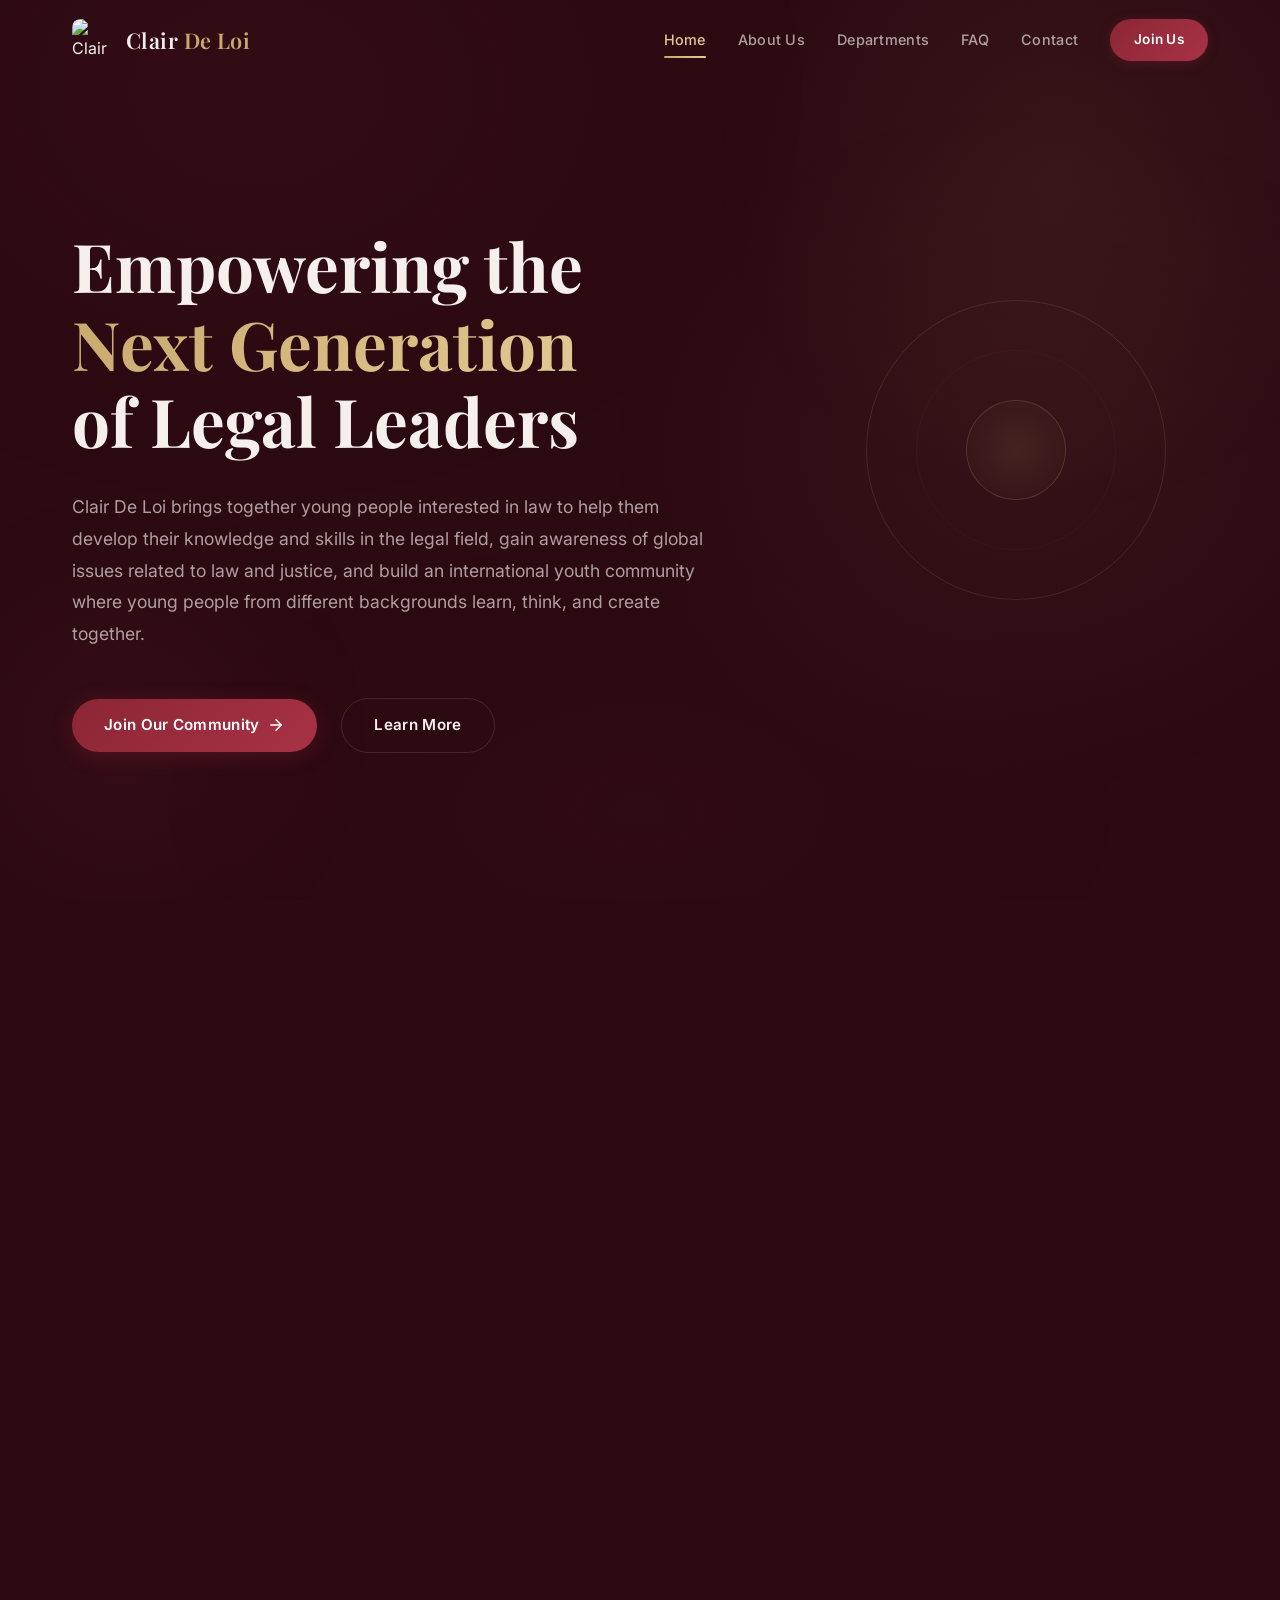
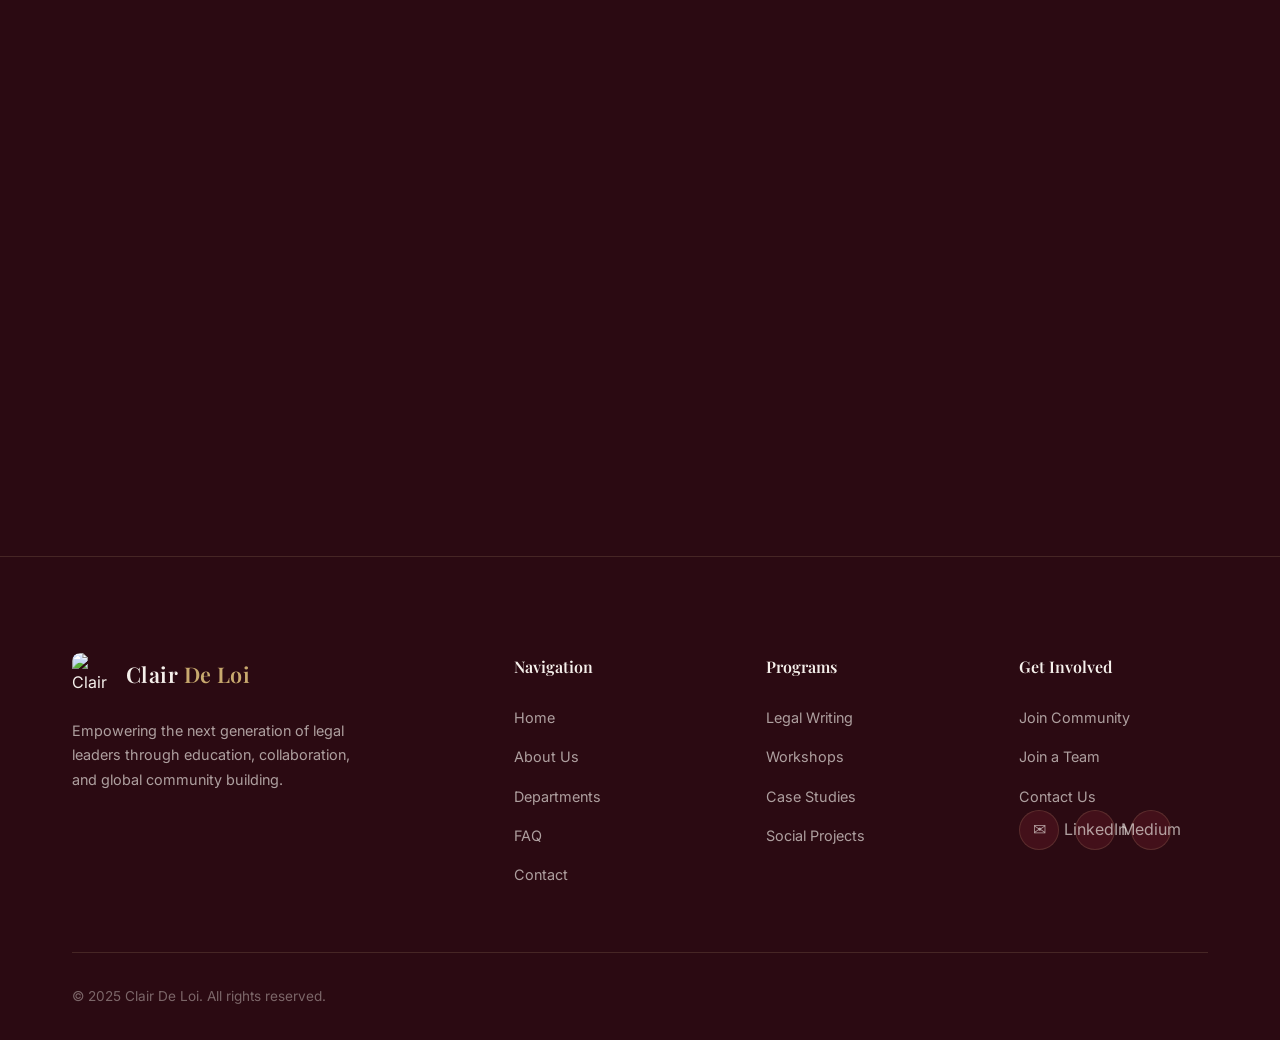
==== index.html @ 14940617 "Update index.html" ====
<!DOCTYPE html>
<html lang="en">
<head>
  <meta charset="UTF-8">
  <meta name="viewport" content="width=device-width, initial-scale=1.0">
  <meta name="description" content="Clair De Loi — Empowering the next generation of legal leaders. An international, youth-led legal community for learning, connecting, and creating together.">
  <title>Clair De Loi — Empowering the Next Generation of Legal Leaders</title>
  <link rel="stylesheet" href="css/styles.css">
</head>
<body>

  <!-- ========== NAVIGATION ========== -->
  <nav class="navbar" id="navbar">
    <div class="container">
      <a href="index.html" class="nav-logo">
        <div class="nav-logo-icon"><img src="images/logo.png" alt="Clair De Loi Logo"></div>
        <div class="nav-logo-text">Clair <span>De Loi</span></div>
      </a>

      <div class="nav-links" id="navLinks">
        <a href="index.html" class="active">Home</a>
        <a href="about.html">About Us</a>
        <a href="departments.html">Departments</a>
        <a href="faq.html">FAQ</a>
        <a href="contact.html">Contact</a>
        <a href="https://forms.gle/hQawfhRQhHeQdGXo9" target="_blank" rel="noopener" class="nav-cta">Join Us</a>
      </div>

      <div class="nav-toggle" id="navToggle">
        <span></span>
        <span></span>
        <span></span>
      </div>
    </div>
  </nav>

  <!-- ========== HERO ========== -->
  <section class="hero" id="hero">
    <div class="container">
      <div class="hero-content">
        <h1>
          Empowering the<br>
          <span class="highlight">Next Generation</span><br>
          of Legal Leaders
        </h1>
        <p class="hero-description">
          Clair De Loi brings together young people interested in law to help them develop their knowledge and skills in the legal field, gain awareness of global issues related to law and justice, and build an international youth community where young people from different backgrounds learn, think, and create together.
        </p>
        <div class="hero-actions">
          <a href="https://forms.gle/hQawfhRQhHeQdGXo9" target="_blank" rel="noopener" class="btn btn-primary" id="hero-join-btn">
            Join Our Community
            <svg xmlns="http://www.w3.org/2000/svg" width="18" height="18" viewBox="0 0 24 24" fill="none" stroke="currentColor" stroke-width="2" stroke-linecap="round" stroke-linejoin="round"><path d="M5 12h14"/><path d="m12 5 7 7-7 7"/></svg>
          </a>
          <a href="about.html" class="btn btn-secondary" id="hero-learn-btn">
            Learn More
          </a>
        </div>
      </div>

      <div class="hero-float" aria-hidden="true">
        <div class="float-circle"></div>
        <div class="float-circle"></div>
        <div class="float-circle"></div>
      </div>
    </div>
  </section>

  <!-- ========== VISION & MISSION ========== -->
  <section class="section" id="vision-mission">
    <div class="container">
      <div class="section-header reveal">
        <span class="section-label">What We Believe</span>
        <h2 class="section-title">Our Vision & Mission</h2>
      </div>

      <div class="vision-mission">
        <!-- Vision -->
        <div class="vm-card reveal reveal-delay-1">
          <div class="vm-icon">🔭</div>
          <h3>Our Vision</h3>
          <p>
            We envision a world where every young person interested in law has equal access to knowledge, opportunities, and a global network. Through empowering future legal professionals, we strive to build a generation that upholds justice, ethical leadership, and positive social impact.
          </p>
        </div>

        <!-- Mission -->
        <div class="vm-card reveal reveal-delay-2">
          <div class="vm-icon">🎯</div>
          <h3>Our Mission</h3>
          <p>
            Our mission is to foster collaboration among young people across borders, creating a space where diverse perspectives can come together and where members can learn not only from experts and academics, but also from one another. By supporting youth-led initiatives and encouraging active participation, we seek to help young people develop confidence, leadership, communication, research, and analytical skills while becoming more informed and socially conscious members of the global community.
          </p>
        </div>
      </div>

      <div class="reveal" style="max-width: 800px; margin: var(--space-2xl) auto 0; text-align: center;">
        <p style="color: var(--clr-text-secondary); font-size: 1rem; line-height: 1.8;">
          Ultimately, Clair De Loi aims to make legal knowledge more accessible to young people and inspire a generation that does not simply study the law, but understands its impact, questions its challenges, and contributes to shaping its future.
        </p>
      </div>
    </div>
  </section>

  <!-- ========== WHAT WE DO (PROGRAMS) ========== -->
  <section class="section" id="programs">
    <div class="container">
      <div class="section-header reveal">
        <span class="section-label">What We Do</span>
        <h2 class="section-title">Our Programs</h2>
        <p class="section-subtitle">Explore the diverse programs that make up the Clair De Loi experience.</p>
      </div>

      <div class="programs-grid">
        <div class="program-card reveal reveal-delay-1">
          <div class="program-number">01</div>
          <div>
            <h3>Legal Writing</h3>
            <p>We help young people develop their legal writing, research, argumentation, and analytical skills through practical writing opportunities and guided projects.</p>
          </div>
        </div>

        <div class="program-card reveal reveal-delay-2">
          <div class="program-number">02</div>
          <div>
            <h3>Workshops</h3>
            <p>We organize interactive workshops that introduce participants to different areas of law and encourage discussion, critical thinking, and practical learning.</p>
          </div>
        </div>

        <div class="program-card reveal reveal-delay-3">
          <div class="program-number">03</div>
          <div>
            <h3>Case Studies</h3>
            <p>We examine real-world and hypothetical legal cases to help participants apply legal concepts, analyze complex issues, and develop problem-solving skills.</p>
          </div>
        </div>

        <div class="program-card reveal reveal-delay-4">
          <div class="program-number">04</div>
          <div>
            <h3>Social Responsibility Projects</h3>
            <p>We encourage young people to use their knowledge and skills to address social and legal issues and contribute to positive change in their communities.</p>
          </div>
        </div>
      </div>
    </div>
  </section>

  <!-- ========== CTA BANNER ========== -->
  <section class="cta-banner">
    <div class="container">
      <div class="cta-inner reveal">
        <h2>Ready to become part of a<br><span class="text-gold">global legal community?</span></h2>
        <p>Join a network of passionate young legal minds from around the world. Learn, connect, and make an impact.</p>
        <a href="https://forms.gle/hQawfhRQhHeQdGXo9" target="_blank" rel="noopener" class="btn btn-gold" id="cta-join-btn">
          Join Our Community
          <svg xmlns="http://www.w3.org/2000/svg" width="18" height="18" viewBox="0 0 24 24" fill="none" stroke="currentColor" stroke-width="2" stroke-linecap="round" stroke-linejoin="round"><path d="M7 17L17 7"/><path d="M7 7h10v10"/></svg>
        </a>
      </div>
    </div>
  </section>

  <!-- ========== FOOTER ========== -->
  <footer class="footer">
    <div class="container">
      <div class="footer-grid">
        <div class="footer-brand">
          <a href="index.html" class="nav-logo">
            <div class="nav-logo-icon"><img src="images/logo.png" alt="Clair De Loi Logo"></div>
            <div class="nav-logo-text">Clair <span>De Loi</span></div>
          </a>
          <p>Empowering the next generation of legal leaders through education, collaboration, and global community building.</p>
        </div>

        <div class="footer-col">
          <h4>Navigation</h4>
          <ul>
            <li><a href="index.html">Home</a></li>
            <li><a href="about.html">About Us</a></li>
            <li><a href="departments.html">Departments</a></li>
            <li><a href="faq.html">FAQ</a></li>
            <li><a href="contact.html">Contact</a></li>
          </ul>
        </div>

        <div class="footer-col">
          <h4>Programs</h4>
          <ul>
            <li><a href="#programs">Legal Writing</a></li>
            <li><a href="#programs">Workshops</a></li>
            <li><a href="#programs">Case Studies</a></li>
            <li><a href="#programs">Social Projects</a></li>
          </ul>
        </div>

        <div class="footer-col">
          <h4>Get Involved</h4>
          <ul>
            <li><a href="https://forms.gle/hQawfhRQhHeQdGXo9" target="_blank" rel="noopener">Join Community</a></li>
            <li><a href="departments.html">Join a Team</a></li>
            <li><a href="contact.html">Contact Us</a></li>
          </ul>
            <div class="footer-socials">
  <a href="mailto:clairdeloi@gmail.com" title="Email" aria-label="Email">✉</a>
              <a 
  href="https://www.linkedin.com/company/clair-de-loi/" target="_blank" rel="noopener" title="LinkedIn" aria-label="LinkedIn">LinkedIn</a>
              <a 
  href="https://medium.com/@clairdeloi" 
    target="_blank" rel="noopener" title="Medium" aria-label="Medium">Medium</a>
         </div>
        </div>
      </div>

      <div class="footer-bottom">
        <p>&copy; 2025 Clair De Loi. All rights reserved.</p>
        
      </div>
    </div>
  </footer>

  <script src="js/script.js"></script>
</body>
</html>
---- css/styles.css ----
/* ========================================
   CLAIR DE LOI — Design System & Styles
   ======================================== */

@import url('https://fonts.googleapis.com/css2?family=Inter:wght@300;400;500;600;700;800&family=Playfair+Display:ital,wght@0,400;0,500;0,600;0,700;1,400;1,500;1,600&display=swap');

/* --- CSS Custom Properties --- */
:root {
  /* Colors */
  --clr-bg-primary: #2B0A12;
  --clr-bg-secondary: #3A0D18;
  --clr-bg-card: rgba(139, 38, 53, 0.25);
  --clr-bg-card-hover: rgba(168, 50, 69, 0.35);
  --clr-bg-glass: rgba(139, 38, 53, 0.20);
  --clr-border: rgba(226, 201, 146, 0.15);
  --clr-border-hover: rgba(226, 201, 146, 0.35);

  --clr-gold: #c8a96e;
  --clr-gold-light: #e2c992;
  --clr-gold-dark: #a8894e;
  --clr-burgundy: #8b2635;
  --clr-burgundy-light: #a83245;
  --clr-wine: #3d1520;

  --clr-text-primary: #f5f0eb;
  --clr-text-secondary: rgba(245, 240, 235, 0.65);
  --clr-text-muted: rgba(245, 240, 235, 0.4);

  /* Typography */
  --font-sans: 'Inter', -apple-system, BlinkMacSystemFont, sans-serif;
  --font-serif: 'Playfair Display', Georgia, serif;

  /* Spacing */
  --space-xs: 0.5rem;
  --space-sm: 0.75rem;
  --space-md: 1rem;
  --space-lg: 1.5rem;
  --space-xl: 2rem;
  --space-2xl: 3rem;
  --space-3xl: 4rem;
  --space-4xl: 6rem;
  --space-5xl: 8rem;

  /* Border Radius */
  --radius-sm: 8px;
  --radius-md: 12px;
  --radius-lg: 16px;
  --radius-xl: 24px;
  --radius-full: 9999px;

  /* Transitions */
  --transition-fast: 0.2s cubic-bezier(0.4, 0, 0.2, 1);
  --transition-base: 0.3s cubic-bezier(0.4, 0, 0.2, 1);
  --transition-slow: 0.5s cubic-bezier(0.4, 0, 0.2, 1);

  /* Shadows */
  --shadow-sm: 0 2px 8px rgba(0, 0, 0, 0.3);
  --shadow-md: 0 4px 16px rgba(0, 0, 0, 0.4);
  --shadow-lg: 0 8px 32px rgba(0, 0, 0, 0.5);
  --shadow-gold: 0 4px 20px rgba(200, 169, 110, 0.15);

  /* Layout */
  --max-width: 1200px;
  --nav-height: 80px;
}

/* --- Reset & Base --- */
*,
*::before,
*::after {
  margin: 0;
  padding: 0;
  box-sizing: border-box;
}

html {
  scroll-behavior: smooth;
  font-size: 16px;
}

body {
  font-family: var(--font-sans);
  background-color: var(--clr-bg-primary);
  color: var(--clr-text-primary);
  line-height: 1.7;
  overflow-x: hidden;
  -webkit-font-smoothing: antialiased;
  -moz-osx-font-smoothing: grayscale;
}

a {
  text-decoration: none;
  color: inherit;
  transition: color var(--transition-fast);
}

img {
  max-width: 100%;
  display: block;
}

ul, ol {
  list-style: none;
}

/* --- Background Effects --- */
body::before {
  content: '';
  position: fixed;
  top: 0;
  left: 0;
  width: 100%;
  height: 100%;
  background:
    radial-gradient(ellipse 800px 600px at 20% 10%, rgba(139, 38, 53, 0.08) 0%, transparent 70%),
    radial-gradient(ellipse 600px 500px at 80% 50%, rgba(200, 169, 110, 0.06) 0%, transparent 70%),
    radial-gradient(ellipse 700px 400px at 50% 90%, rgba(139, 38, 53, 0.05) 0%, transparent 70%);
  pointer-events: none;
  z-index: 0;
}

/* --- Container --- */
.container {
  width: 100%;
  max-width: var(--max-width);
  margin: 0 auto;
  padding: 0 var(--space-xl);
}

/* --- Navigation --- */
.navbar {
  position: fixed;
  top: 0;
  left: 0;
  width: 100%;
  height: var(--nav-height);
  z-index: 1000;
  transition: all var(--transition-base);
}

.navbar.scrolled {
  background: rgba(11, 11, 20, 0.92);
  backdrop-filter: blur(20px);
  -webkit-backdrop-filter: blur(20px);
  border-bottom: 1px solid var(--clr-border);
}

.navbar .container {
  display: flex;
  align-items: center;
  justify-content: space-between;
  height: 100%;
}

.nav-logo {
  display: flex;
  align-items: center;
  gap: var(--space-sm);
  z-index: 1001;
}

.nav-logo-icon {
  width: 42px;
  height: 42px;
  border-radius: var(--radius-sm);
  overflow: hidden;
  flex-shrink: 0;
}

.nav-logo-icon img {
  width: 100%;
  height: 100%;
  object-fit: cover;
  border-radius: var(--radius-sm);
}

.nav-logo-text {
  font-family: var(--font-serif);
  font-size: 1.35rem;
  font-weight: 600;
  color: var(--clr-text-primary);
  letter-spacing: 0.02em;
}

.nav-logo-text span {
  color: var(--clr-gold);
}

.nav-links {
  display: flex;
  align-items: center;
  gap: var(--space-xl);
}

.nav-links a {
  font-size: 0.9rem;
  font-weight: 500;
  color: var(--clr-text-secondary);
  position: relative;
  padding: 0.25rem 0;
  letter-spacing: 0.02em;
}

.nav-links a::after {
  content: '';
  position: absolute;
  bottom: -2px;
  left: 0;
  width: 0;
  height: 2px;
  background: linear-gradient(90deg, var(--clr-gold), var(--clr-gold-light));
  border-radius: 1px;
  transition: width var(--transition-base);
}

.nav-links a:hover,
.nav-links a.active {
  color: var(--clr-gold-light);
}

.nav-links a:hover::after,
.nav-links a.active::after {
  width: 100%;
}

.nav-cta {
  padding: 0.6rem 1.5rem !important;
  background: linear-gradient(135deg, var(--clr-burgundy), var(--clr-burgundy-light)) !important;
  border-radius: var(--radius-full) !important;
  color: #fff !important;
  font-weight: 600 !important;
  font-size: 0.85rem !important;
  letter-spacing: 0.03em;
  transition: all var(--transition-base) !important;
  box-shadow: 0 2px 12px rgba(139, 38, 53, 0.3);
}

.nav-cta::after {
  display: none !important;
}

.nav-cta:hover {
  transform: translateY(-1px);
  box-shadow: 0 4px 20px rgba(139, 38, 53, 0.4) !important;
}

/* Mobile Menu Toggle */
.nav-toggle {
  display: none;
  flex-direction: column;
  gap: 5px;
  cursor: pointer;
  z-index: 1001;
  padding: 5px;
}

.nav-toggle span {
  width: 24px;
  height: 2px;
  background: var(--clr-text-primary);
  border-radius: 2px;
  transition: all var(--transition-base);
}

.nav-toggle.active span:nth-child(1) {
  transform: rotate(45deg) translate(5px, 5px);
}

.nav-toggle.active span:nth-child(2) {
  opacity: 0;
}

.nav-toggle.active span:nth-child(3) {
  transform: rotate(-45deg) translate(5px, -5px);
}

/* --- Hero Section --- */
.hero {
  position: relative;
  min-height: 100vh;
  display: flex;
  align-items: center;
  padding-top: var(--nav-height);
  overflow: hidden;
}

.hero::before {
  content: '';
  position: absolute;
  top: -20%;
  right: -10%;
  width: 700px;
  height: 700px;
  background: radial-gradient(circle, rgba(200, 169, 110, 0.08) 0%, transparent 70%);
  border-radius: 50%;
  pointer-events: none;
}

.hero::after {
  content: '';
  position: absolute;
  bottom: -10%;
  left: -10%;
  width: 500px;
  height: 500px;
  background: radial-gradient(circle, rgba(139, 38, 53, 0.1) 0%, transparent 70%);
  border-radius: 50%;
  pointer-events: none;
}

.hero-content {
  position: relative;
  z-index: 1;
  max-width: 800px;
}

.hero-badge {
  display: inline-flex;
  align-items: center;
  gap: var(--space-xs);
  padding: 0.4rem 1rem;
  background: var(--clr-bg-glass);
  border: 1px solid var(--clr-border);
  border-radius: var(--radius-full);
  font-size: 0.8rem;
  font-weight: 500;
  color: var(--clr-gold-light);
  margin-bottom: var(--space-xl);
  backdrop-filter: blur(10px);
  animation: fadeInUp 0.8s ease-out;
}

.hero-badge::before {
  content: '';
  width: 6px;
  height: 6px;
  border-radius: 50%;
  background: var(--clr-gold);
  animation: pulse-dot 2s ease-in-out infinite;
}

@keyframes pulse-dot {
  0%, 100% { opacity: 1; transform: scale(1); }
  50% { opacity: 0.5; transform: scale(1.5); }
}

.hero h1 {
  font-family: var(--font-serif);
  font-size: clamp(2.5rem, 5.5vw, 4.2rem);
  font-weight: 700;
  line-height: 1.15;
  margin-bottom: var(--space-xl);
  animation: fadeInUp 0.8s ease-out 0.1s both;
}

.hero h1 .highlight {
  background: linear-gradient(135deg, var(--clr-gold), var(--clr-gold-light));
  -webkit-background-clip: text;
  -webkit-text-fill-color: transparent;
  background-clip: text;
}

.hero-description {
  font-size: 1.1rem;
  line-height: 1.8;
  color: var(--clr-text-secondary);
  margin-bottom: var(--space-2xl);
  max-width: 650px;
  animation: fadeInUp 0.8s ease-out 0.2s both;
}

.hero-actions {
  display: flex;
  align-items: center;
  gap: var(--space-lg);
  animation: fadeInUp 0.8s ease-out 0.3s both;
}

/* Floating decorative elements */
.hero-float {
  position: absolute;
  right: 5%;
  top: 50%;
  transform: translateY(-50%);
  width: 400px;
  height: 400px;
  z-index: 0;
}

.float-circle {
  position: absolute;
  border-radius: 50%;
  border: 1px solid var(--clr-border);
  animation: float 6s ease-in-out infinite;
}

.float-circle:nth-child(1) {
  width: 300px;
  height: 300px;
  top: 50px;
  left: 50px;
  border-color: rgba(200, 169, 110, 0.15);
  animation-delay: 0s;
}

.float-circle:nth-child(2) {
  width: 200px;
  height: 200px;
  top: 100px;
  left: 100px;
  border-color: rgba(139, 38, 53, 0.15);
  animation-delay: 1s;
}

.float-circle:nth-child(3) {
  width: 100px;
  height: 100px;
  top: 150px;
  left: 150px;
  background: radial-gradient(circle, rgba(200, 169, 110, 0.1), transparent);
  border-color: rgba(200, 169, 110, 0.2);
  animation-delay: 2s;
}

@keyframes float {
  0%, 100% { transform: translateY(0) rotate(0deg); }
  50% { transform: translateY(-20px) rotate(5deg); }
}

/* --- Buttons --- */
.btn {
  display: inline-flex;
  align-items: center;
  justify-content: center;
  gap: var(--space-xs);
  padding: 0.85rem 2rem;
  border-radius: var(--radius-full);
  font-family: var(--font-sans);
  font-size: 0.95rem;
  font-weight: 600;
  cursor: pointer;
  border: none;
  transition: all var(--transition-base);
  letter-spacing: 0.02em;
  position: relative;
  overflow: hidden;
}

.btn-primary {
  background: linear-gradient(135deg, var(--clr-burgundy), var(--clr-burgundy-light));
  color: #fff;
  box-shadow: 0 4px 20px rgba(139, 38, 53, 0.3);
}

.btn-primary:hover {
  transform: translateY(-2px);
  box-shadow: 0 6px 28px rgba(139, 38, 53, 0.45);
}

.btn-primary::before {
  content: '';
  position: absolute;
  top: 0;
  left: -100%;
  width: 100%;
  height: 100%;
  background: linear-gradient(90deg, transparent, rgba(255,255,255,0.15), transparent);
  transition: left 0.5s ease;
}

.btn-primary:hover::before {
  left: 100%;
}

.btn-secondary {
  background: transparent;
  color: var(--clr-text-primary);
  border: 1px solid var(--clr-border);
  backdrop-filter: blur(10px);
}

.btn-secondary:hover {
  border-color: var(--clr-gold);
  color: var(--clr-gold-light);
  background: rgba(200, 169, 110, 0.05);
  transform: translateY(-2px);
}

.btn-gold {
  background: linear-gradient(135deg, var(--clr-gold-dark), var(--clr-gold));
  color: var(--clr-bg-primary);
  font-weight: 700;
  box-shadow: var(--shadow-gold);
}

.btn-gold:hover {
  transform: translateY(-2px);
  box-shadow: 0 6px 28px rgba(200, 169, 110, 0.35);
}

.btn svg,
.btn i {
  width: 18px;
  height: 18px;
}

/* --- Section Styles --- */
.section {
  position: relative;
  padding: var(--space-5xl) 0;
  z-index: 1;
}

.section-header {
  text-align: center;
  margin-bottom: var(--space-4xl);
}

.section-label {
  display: inline-flex;
  align-items: center;
  gap: var(--space-xs);
  font-size: 0.8rem;
  font-weight: 600;
  text-transform: uppercase;
  letter-spacing: 0.15em;
  color: var(--clr-gold);
  margin-bottom: var(--space-lg);
}

.section-label::before,
.section-label::after {
  content: '';
  width: 30px;
  height: 1px;
  background: linear-gradient(90deg, transparent, var(--clr-gold));
}

.section-label::after {
  background: linear-gradient(90deg, var(--clr-gold), transparent);
}

.section-title {
  font-family: var(--font-serif);
  font-size: clamp(2rem, 4vw, 3rem);
  font-weight: 700;
  line-height: 1.2;
  margin-bottom: var(--space-lg);
}

.section-subtitle {
  font-size: 1.05rem;
  color: var(--clr-text-secondary);
  max-width: 600px;
  margin: 0 auto;
  line-height: 1.7;
}

/* --- Cards --- */
.card {
  background: var(--clr-bg-card);
  border: 1px solid var(--clr-border);
  border-radius: var(--radius-lg);
  padding: var(--space-2xl);
  transition: all var(--transition-base);
  position: relative;
  overflow: hidden;
}

.card::before {
  content: '';
  position: absolute;
  top: 0;
  left: 0;
  right: 0;
  height: 1px;
  background: linear-gradient(90deg, transparent, var(--clr-gold), transparent);
  opacity: 0;
  transition: opacity var(--transition-base);
}

.card:hover {
  background: var(--clr-bg-card-hover);
  border-color: var(--clr-border-hover);
  transform: translateY(-4px);
  box-shadow: var(--shadow-lg);
}

.card:hover::before {
  opacity: 1;
}

.card-icon {
  width: 52px;
  height: 52px;
  border-radius: var(--radius-md);
  background: rgba(200, 169, 110, 0.1);
  display: flex;
  align-items: center;
  justify-content: center;
  margin-bottom: var(--space-lg);
  font-size: 1.4rem;
  color: var(--clr-gold);
  transition: all var(--transition-base);
}

.card:hover .card-icon {
  background: rgba(200, 169, 110, 0.15);
  transform: scale(1.05);
}

.card h3 {
  font-family: var(--font-serif);
  font-size: 1.25rem;
  font-weight: 600;
  margin-bottom: var(--space-md);
}

.card p {
  color: var(--clr-text-secondary);
  font-size: 0.95rem;
  line-height: 1.7;
}

/* --- Grid Layouts --- */
.grid-2 {
  display: grid;
  grid-template-columns: repeat(2, 1fr);
  gap: var(--space-xl);
}

.grid-3 {
  display: grid;
  grid-template-columns: repeat(3, 1fr);
  gap: var(--space-xl);
}

.grid-4 {
  display: grid;
  grid-template-columns: repeat(4, 1fr);
  gap: var(--space-xl);
}

/* --- Vision & Mission --- */
.vision-mission {
  display: grid;
  grid-template-columns: repeat(2, 1fr);
  gap: var(--space-2xl);
}

.vm-card {
  background: var(--clr-bg-card);
  border: 1px solid var(--clr-border);
  border-radius: var(--radius-xl);
  padding: var(--space-3xl);
  position: relative;
  overflow: hidden;
  transition: all var(--transition-base);
}

.vm-card:hover {
  border-color: var(--clr-border-hover);
  background: var(--clr-bg-card-hover);
}

.vm-card .vm-icon {
  width: 60px;
  height: 60px;
  border-radius: var(--radius-md);
  display: flex;
  align-items: center;
  justify-content: center;
  font-size: 1.6rem;
  margin-bottom: var(--space-xl);
}

.vm-card:first-child .vm-icon {
  background: rgba(200, 169, 110, 0.1);
  color: var(--clr-gold);
}

.vm-card:last-child .vm-icon {
  background: rgba(139, 38, 53, 0.15);
  color: var(--clr-burgundy-light);
}

.vm-card h3 {
  font-family: var(--font-serif);
  font-size: 1.6rem;
  font-weight: 600;
  margin-bottom: var(--space-lg);
}

.vm-card p {
  color: var(--clr-text-secondary);
  font-size: 1rem;
  line-height: 1.8;
}

/* --- Programs Section --- */
.programs-grid {
  display: grid;
  grid-template-columns: repeat(2, 1fr);
  gap: var(--space-xl);
}

.program-card {
  background: var(--clr-bg-card);
  border: 1px solid var(--clr-border);
  border-radius: var(--radius-lg);
  padding: var(--space-2xl);
  display: flex;
  gap: var(--space-lg);
  transition: all var(--transition-base);
  position: relative;
  overflow: hidden;
}

.program-card:hover {
  background: var(--clr-bg-card-hover);
  border-color: var(--clr-border-hover);
  transform: translateY(-3px);
  box-shadow: var(--shadow-md);
}

.program-card .program-number {
  font-family: var(--font-serif);
  font-size: 2.5rem;
  font-weight: 700;
  color: rgba(200, 169, 110, 0.15);
  line-height: 1;
  flex-shrink: 0;
}

.program-card h3 {
  font-family: var(--font-serif);
  font-size: 1.15rem;
  font-weight: 600;
  margin-bottom: var(--space-sm);
  color: var(--clr-text-primary);
}

.program-card p {
  color: var(--clr-text-secondary);
  font-size: 0.9rem;
  line-height: 1.7;
}

/* --- CTA Banner --- */
.cta-banner {
  position: relative;
  z-index: 1;
  margin: var(--space-4xl) 0;
}

.cta-inner {
  background: linear-gradient(135deg, var(--clr-wine) 0%, #1a0a10 50%, var(--clr-bg-secondary) 100%);
  border: 1px solid rgba(139, 38, 53, 0.3);
  border-radius: var(--radius-xl);
  padding: var(--space-4xl) var(--space-3xl);
  text-align: center;
  position: relative;
  overflow: hidden;
}

.cta-inner::before {
  content: '';
  position: absolute;
  top: 0;
  left: 50%;
  transform: translateX(-50%);
  width: 200px;
  height: 1px;
  background: linear-gradient(90deg, transparent, var(--clr-gold), transparent);
}

.cta-inner::after {
  content: '';
  position: absolute;
  top: -100px;
  right: -100px;
  width: 300px;
  height: 300px;
  background: radial-gradient(circle, rgba(200, 169, 110, 0.08), transparent);
  border-radius: 50%;
  pointer-events: none;
}

.cta-inner h2 {
  font-family: var(--font-serif);
  font-size: clamp(1.8rem, 3.5vw, 2.5rem);
  font-weight: 700;
  margin-bottom: var(--space-lg);
}

.cta-inner p {
  color: var(--clr-text-secondary);
  font-size: 1.05rem;
  margin-bottom: var(--space-2xl);
  max-width: 500px;
  margin-left: auto;
  margin-right: auto;
}

/* --- Page Headers --- */
.page-header {
  position: relative;
  padding: calc(var(--nav-height) + var(--space-4xl)) 0 var(--space-4xl);
  text-align: center;
  overflow: hidden;
}

.page-header::before {
  content: '';
  position: absolute;
  top: 0;
  left: 0;
  width: 100%;
  height: 100%;
  background:
    radial-gradient(ellipse 600px 400px at 30% 20%, rgba(139, 38, 53, 0.08) 0%, transparent 70%),
    radial-gradient(ellipse 500px 400px at 70% 60%, rgba(200, 169, 110, 0.06) 0%, transparent 70%);
  pointer-events: none;
}

.page-header h1 {
  font-family: var(--font-serif);
  font-size: clamp(2.5rem, 5vw, 3.5rem);
  font-weight: 700;
  margin-bottom: var(--space-lg);
  position: relative;
}

.page-header p {
  color: var(--clr-text-secondary);
  font-size: 1.1rem;
  max-width: 600px;
  margin: 0 auto;
  position: relative;
}

/* --- About Page Styles --- */
.about-content {
  display: grid;
  grid-template-columns: 1fr;
  gap: var(--space-3xl);
}

.about-text-block {
  max-width: 800px;
  margin: 0 auto;
}

.about-text-block p {
  color: var(--clr-text-secondary);
  font-size: 1.05rem;
  line-height: 1.9;
  margin-bottom: var(--space-xl);
}

.about-text-block p:last-child {
  margin-bottom: 0;
}

/* Values Grid */
.values-section {
  background: linear-gradient(135deg, #1a0a10, #120810, #0f0a12);
  border-radius: var(--radius-xl);
  padding: var(--space-4xl) var(--space-3xl);
  border: 1px solid rgba(139, 38, 53, 0.2);
  position: relative;
  overflow: hidden;
}

.values-section::before {
  content: '';
  position: absolute;
  top: 0;
  left: 50%;
  transform: translateX(-50%);
  width: 200px;
  height: 1px;
  background: linear-gradient(90deg, transparent, var(--clr-burgundy-light), transparent);
}

.values-header {
  text-align: center;
  margin-bottom: var(--space-3xl);
}

.values-header .section-label {
  color: var(--clr-burgundy-light);
}

.values-grid {
  display: grid;
  grid-template-columns: repeat(4, 1fr);
  gap: var(--space-lg);
}

.value-card {
  background: rgba(255, 255, 255, 0.03);
  border: 1px solid rgba(255, 255, 255, 0.06);
  border-radius: var(--radius-md);
  padding: var(--space-xl);
  transition: all var(--transition-base);
  text-align: center;
}

.value-card:hover {
  background: rgba(255, 255, 255, 0.06);
  border-color: rgba(200, 169, 110, 0.2);
  transform: translateY(-3px);
}

.value-icon {
  width: 48px;
  height: 48px;
  border-radius: 50%;
  background: rgba(200, 169, 110, 0.1);
  display: flex;
  align-items: center;
  justify-content: center;
  margin: 0 auto var(--space-md);
  font-size: 1.2rem;
  color: var(--clr-gold);
}

.value-card h4 {
  font-family: var(--font-serif);
  font-size: 1rem;
  font-weight: 600;
  margin-bottom: var(--space-xs);
}

.value-card p {
  color: var(--clr-text-muted);
  font-size: 0.82rem;
  line-height: 1.6;
}

/* --- Departments Page --- */
.dept-grid {
  display: grid;
  grid-template-columns: repeat(2, 1fr);
  gap: var(--space-xl);
}

.dept-card {
  background: var(--clr-bg-card);
  border: 1px solid var(--clr-border);
  border-radius: var(--radius-xl);
  padding: var(--space-3xl);
  transition: all var(--transition-base);
  position: relative;
  overflow: hidden;
}

.dept-card::before {
  content: '';
  position: absolute;
  top: 0;
  left: 0;
  right: 0;
  height: 3px;
  background: linear-gradient(90deg, var(--clr-burgundy), var(--clr-gold));
  opacity: 0;
  transition: opacity var(--transition-base);
}

.dept-card:hover {
  background: var(--clr-bg-card-hover);
  border-color: var(--clr-border-hover);
  transform: translateY(-4px);
  box-shadow: var(--shadow-lg);
}

.dept-card:hover::before {
  opacity: 1;
}

.dept-icon {
  width: 56px;
  height: 56px;
  border-radius: var(--radius-md);
  display: flex;
  align-items: center;
  justify-content: center;
  margin-bottom: var(--space-xl);
  font-size: 1.5rem;
}

.dept-card:nth-child(1) .dept-icon { background: rgba(200, 169, 110, 0.1); color: var(--clr-gold); }
.dept-card:nth-child(2) .dept-icon { background: rgba(139, 38, 53, 0.12); color: var(--clr-burgundy-light); }
.dept-card:nth-child(3) .dept-icon { background: rgba(100, 180, 200, 0.1); color: #64b4c8; }
.dept-card:nth-child(4) .dept-icon { background: rgba(120, 200, 120, 0.1); color: #78c878; }

.dept-card h3 {
  font-family: var(--font-serif);
  font-size: 1.35rem;
  font-weight: 600;
  margin-bottom: var(--space-md);
}

.dept-card p {
  color: var(--clr-text-secondary);
  font-size: 0.95rem;
  line-height: 1.8;
}

/* --- FAQ Page --- */
.faq-list {
  max-width: 800px;
  margin: 0 auto;
  display: flex;
  flex-direction: column;
  gap: var(--space-md);
}

.faq-item {
  background: var(--clr-bg-card);
  border: 1px solid var(--clr-border);
  border-radius: var(--radius-md);
  overflow: hidden;
  transition: all var(--transition-base);
}

.faq-item:hover {
  border-color: var(--clr-border-hover);
}

.faq-item.active {
  border-color: rgba(200, 169, 110, 0.25);
  background: var(--clr-bg-card-hover);
}

.faq-question {
  width: 100%;
  display: flex;
  align-items: center;
  justify-content: space-between;
  padding: var(--space-xl) var(--space-xl);
  cursor: pointer;
  background: none;
  border: none;
  color: var(--clr-text-primary);
  font-family: var(--font-sans);
  font-size: 1.05rem;
  font-weight: 600;
  text-align: left;
  transition: color var(--transition-fast);
}

.faq-question:hover {
  color: var(--clr-gold-light);
}

.faq-question .faq-icon {
  width: 32px;
  height: 32px;
  border-radius: 50%;
  background: rgba(200, 169, 110, 0.1);
  display: flex;
  align-items: center;
  justify-content: center;
  flex-shrink: 0;
  transition: all var(--transition-base);
  color: var(--clr-gold);
  font-size: 1.2rem;
}

.faq-item.active .faq-icon {
  background: rgba(200, 169, 110, 0.2);
  transform: rotate(45deg);
}

.faq-answer {
  max-height: 0;
  overflow: hidden;
  transition: max-height 0.4s cubic-bezier(0.4, 0, 0.2, 1),
              padding 0.4s cubic-bezier(0.4, 0, 0.2, 1);
}

.faq-answer-inner {
  padding: 0 var(--space-xl) var(--space-xl);
  color: var(--clr-text-secondary);
  font-size: 0.95rem;
  line-height: 1.8;
}

.faq-item.active .faq-answer {
  max-height: 500px;
}

/* --- Contact Page --- */
.contact-layout {
  display: grid;
  grid-template-columns: 1fr 1fr;
  gap: var(--space-3xl);
  align-items: start;
}

.contact-info {
  padding-top: var(--space-xl);
}

.contact-info h2 {
  font-family: var(--font-serif);
  font-size: 2rem;
  font-weight: 700;
  margin-bottom: var(--space-lg);
}

.contact-info > p {
  color: var(--clr-text-secondary);
  font-size: 1.05rem;
  line-height: 1.8;
  margin-bottom: var(--space-2xl);
}

.contact-details {
  display: flex;
  flex-direction: column;
  gap: var(--space-xl);
}

.contact-item {
  display: flex;
  align-items: center;
  gap: var(--space-lg);
}

.contact-item-icon {
  width: 52px;
  height: 52px;
  border-radius: var(--radius-md);
  background: rgba(200, 169, 110, 0.1);
  display: flex;
  align-items: center;
  justify-content: center;
  font-size: 1.3rem;
  color: var(--clr-gold);
  flex-shrink: 0;
}

.contact-item-text h4 {
  font-size: 0.85rem;
  font-weight: 500;
  color: var(--clr-text-muted);
  margin-bottom: 2px;
  text-transform: uppercase;
  letter-spacing: 0.08em;
}

.contact-item-text p {
  font-size: 1rem;
  color: var(--clr-text-primary);
}

.contact-item-text a {
  color: var(--clr-gold-light);
}

.contact-item-text a:hover {
  color: var(--clr-gold);
}

.contact-form-wrapper {
  background: var(--clr-bg-card);
  border: 1px solid var(--clr-border);
  border-radius: var(--radius-xl);
  padding: var(--space-3xl);
}

.contact-form {
  display: flex;
  flex-direction: column;
  gap: var(--space-xl);
}

.form-group {
  display: flex;
  flex-direction: column;
  gap: var(--space-xs);
}

.form-group label {
  font-size: 0.85rem;
  font-weight: 600;
  color: var(--clr-text-secondary);
  text-transform: uppercase;
  letter-spacing: 0.08em;
}

.form-group input,
.form-group textarea {
  background: rgba(255, 255, 255, 0.04);
  border: 1px solid var(--clr-border);
  border-radius: var(--radius-sm);
  padding: 0.85rem 1rem;
  color: var(--clr-text-primary);
  font-family: var(--font-sans);
  font-size: 0.95rem;
  transition: all var(--transition-fast);
  outline: none;
}

.form-group input:focus,
.form-group textarea:focus {
  border-color: var(--clr-gold);
  background: rgba(200, 169, 110, 0.03);
  box-shadow: 0 0 0 3px rgba(200, 169, 110, 0.08);
}

.form-group input::placeholder,
.form-group textarea::placeholder {
  color: var(--clr-text-muted);
}

.form-group textarea {
  resize: vertical;
  min-height: 140px;
}

.form-row {
  display: grid;
  grid-template-columns: 1fr 1fr;
  gap: var(--space-lg);
}

/* --- Footer --- */
.footer {
  position: relative;
  z-index: 1;
  border-top: 1px solid var(--clr-border);
  padding: var(--space-4xl) 0 var(--space-xl);
  margin-top: var(--space-4xl);
}

.footer-grid {
  display: grid;
  grid-template-columns: 2fr 1fr 1fr 1fr;
  gap: var(--space-3xl);
  margin-bottom: var(--space-3xl);
}

.footer-brand p {
  color: var(--clr-text-secondary);
  font-size: 0.9rem;
  line-height: 1.7;
  margin-top: var(--space-lg);
  max-width: 300px;
}

.footer-col h4 {
  font-family: var(--font-serif);
  font-size: 1rem;
  font-weight: 600;
  margin-bottom: var(--space-lg);
  color: var(--clr-text-primary);
}

.footer-col ul {
  display: flex;
  flex-direction: column;
  gap: var(--space-sm);
}

.footer-col ul li a {
  font-size: 0.9rem;
  color: var(--clr-text-secondary);
  transition: all var(--transition-fast);
}

.footer-col ul li a:hover {
  color: var(--clr-gold-light);
  padding-left: 4px;
}

.footer-bottom {
  display: flex;
  align-items: center;
  justify-content: space-between;
  padding-top: var(--space-xl);
  border-top: 1px solid var(--clr-border);
}

.footer-bottom p {
  font-size: 0.85rem;
  color: var(--clr-text-muted);
}

.footer-socials {
  display: flex;
  gap: var(--space-md);
}

.footer-socials a {
  width: 40px;
  height: 40px;
  border-radius: 50%;
  background: var(--clr-bg-card);
  border: 1px solid var(--clr-border);
  display: flex;
  align-items: center;
  justify-content: center;
  color: var(--clr-text-secondary);
  transition: all var(--transition-base);
  font-size: 1rem;
}

.footer-socials a:hover {
  border-color: var(--clr-gold);
  color: var(--clr-gold);
  transform: translateY(-2px);
}

/* --- Scroll Animations --- */
.reveal {
  opacity: 0;
  transform: translateY(30px);
  transition: all 0.7s cubic-bezier(0.4, 0, 0.2, 1);
}

.reveal.visible {
  opacity: 1;
  transform: translateY(0);
}

.reveal-delay-1 { transition-delay: 0.1s; }
.reveal-delay-2 { transition-delay: 0.2s; }
.reveal-delay-3 { transition-delay: 0.3s; }
.reveal-delay-4 { transition-delay: 0.4s; }

/* --- Animations --- */
@keyframes fadeInUp {
  from {
    opacity: 0;
    transform: translateY(20px);
  }
  to {
    opacity: 1;
    transform: translateY(0);
  }
}

@keyframes fadeIn {
  from { opacity: 0; }
  to { opacity: 1; }
}

/* --- Responsive --- */
@media (max-width: 1024px) {
  .grid-4 { grid-template-columns: repeat(2, 1fr); }
  .values-grid { grid-template-columns: repeat(2, 1fr); }
  .footer-grid { grid-template-columns: 1fr 1fr; gap: var(--space-2xl); }
  .hero-float { display: none; }
}

@media (max-width: 768px) {
  :root {
    --nav-height: 70px;
  }

  .nav-links {
    position: fixed;
    top: 0;
    right: -100%;
    width: 80%;
    max-width: 350px;
    height: 100vh;
    background: rgba(11, 11, 20, 0.98);
    backdrop-filter: blur(20px);
    flex-direction: column;
    justify-content: center;
    gap: var(--space-2xl);
    transition: right var(--transition-base);
    border-left: 1px solid var(--clr-border);
  }

  .nav-links.open {
    right: 0;
  }

  .nav-toggle {
    display: flex;
  }

  .hero {
    min-height: auto;
    padding-top: calc(var(--nav-height) + var(--space-3xl));
    padding-bottom: var(--space-3xl);
  }

  .hero h1 {
    font-size: 2.2rem;
  }

  .hero-actions {
    flex-direction: column;
    align-items: flex-start;
  }

  .vision-mission { grid-template-columns: 1fr; }
  .programs-grid { grid-template-columns: 1fr; }
  .grid-2 { grid-template-columns: 1fr; }
  .grid-3 { grid-template-columns: 1fr; }
  .dept-grid { grid-template-columns: 1fr; }
  .contact-layout { grid-template-columns: 1fr; }
  .form-row { grid-template-columns: 1fr; }

  .values-grid { grid-template-columns: repeat(2, 1fr); }
  .values-section { padding: var(--space-2xl) var(--space-xl); }

  .footer-grid { grid-template-columns: 1fr; }
  .footer-bottom { flex-direction: column; gap: var(--space-md); text-align: center; }

  .section {
    padding: var(--space-3xl) 0;
  }
}

@media (max-width: 480px) {
  .container {
    padding: 0 var(--space-md);
  }

  .values-grid { grid-template-columns: 1fr; }

  .hero h1 {
    font-size: 1.8rem;
  }
}

/* --- Utility --- */
.text-gold { color: var(--clr-gold); }
.text-center { text-align: center; }
.mt-2 { margin-top: var(--space-xl); }
.mt-4 { margin-top: var(--space-3xl); }
.mb-2 { margin-top: var(--space-xl); }
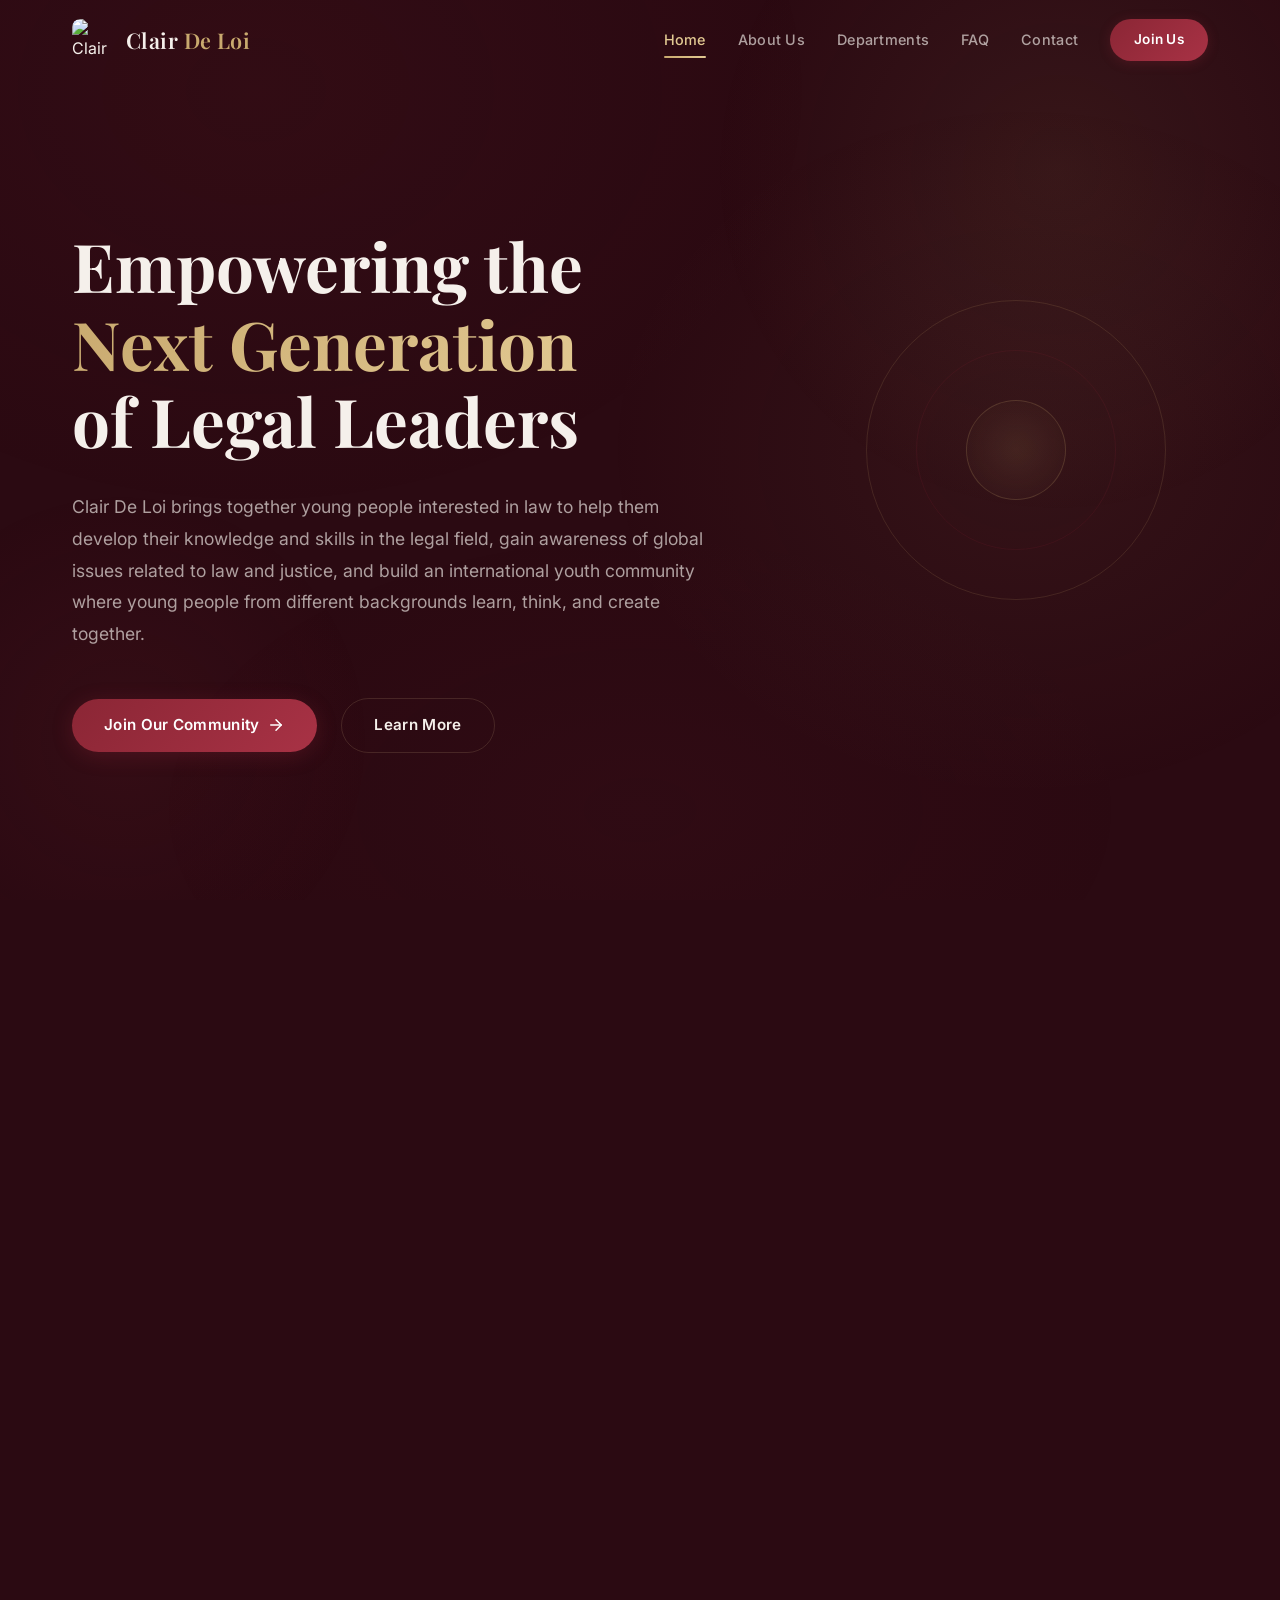
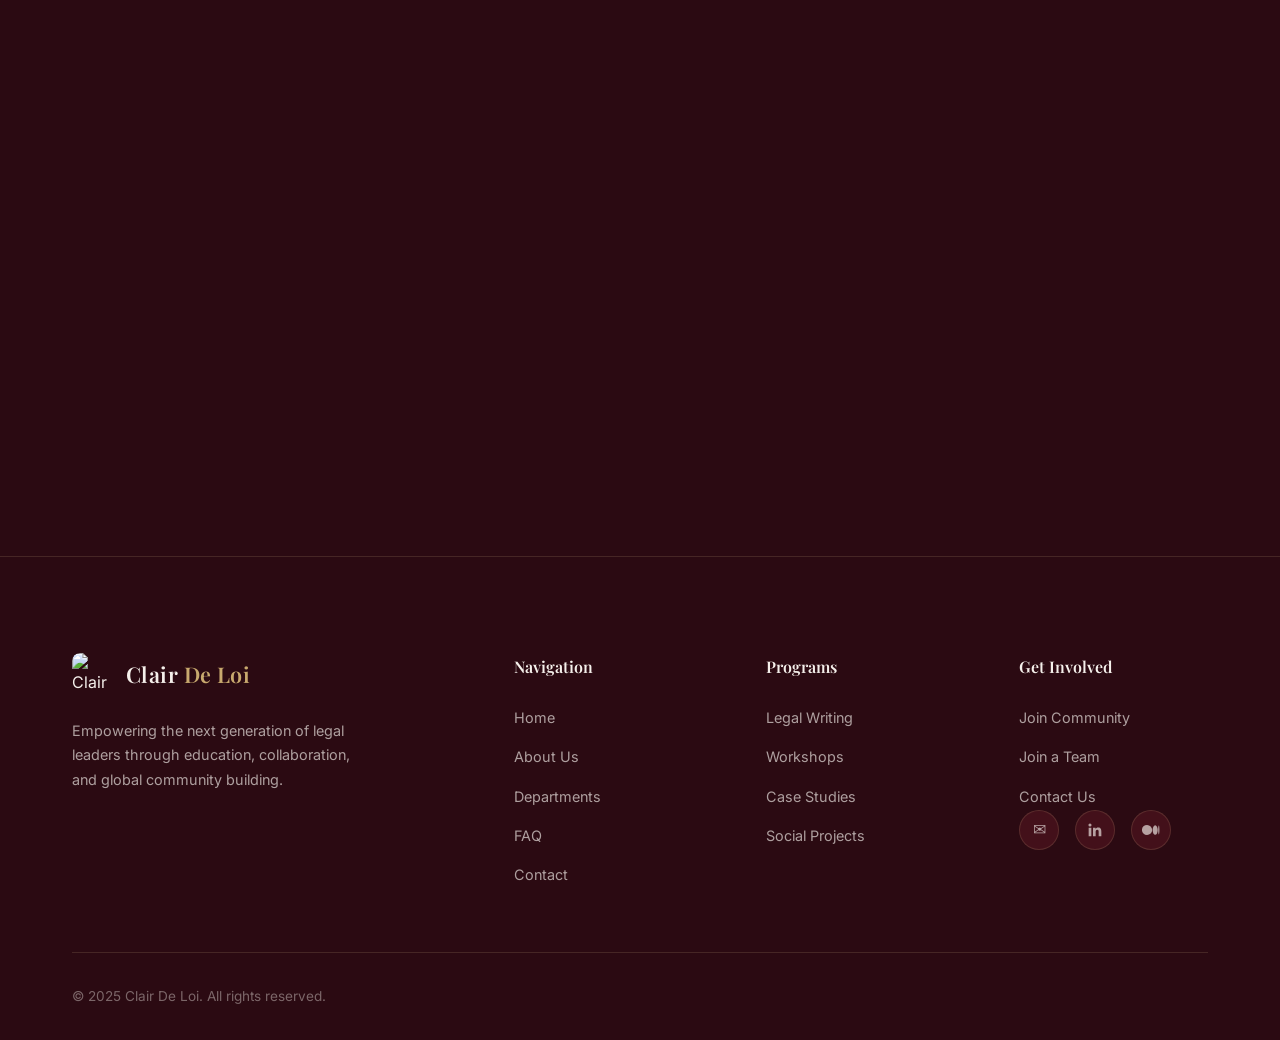
==== commit d22c1f50: "Update index.html" ====
--- a/index.html
+++ b/index.html
@@ -202,11 +202,17 @@
           </ul>
             <div class="footer-socials">
   <a href="mailto:clairdeloi@gmail.com" title="Email" aria-label="Email">✉</a>
-              <a 
-  href="https://www.linkedin.com/company/clair-de-loi/" target="_blank" rel="noopener" title="LinkedIn" aria-label="LinkedIn">LinkedIn</a>
-              <a 
-  href="https://medium.com/@clairdeloi" 
-    target="_blank" rel="noopener" title="Medium" aria-label="Medium">Medium</a>
+               <a 
+    href="https://www.linkedin.com/company/clair-de-loi/" target="_blank" rel="noopener" title="LinkedIn" aria-label="LinkedIn">
+  <svg xmlns="http://www.w3.org/2000/svg" width="18" height="18" viewBox="0 0 24 24" fill="currentColor">
+    <path d="M20.45 20.45h-3.56v-5.58c0-1.33-.03-3.04-1.85-3.04-1.85 0-2.14 1.45-2.14 2.94v5.68H9.34V9h3.42v1.56h.05c.48-.9 1.64-1.85 3.37-1.85 3.61 0 4.28 2.37 4.28 5.46v6.28zM5.32 7.43a2.07 2.07 0 1 1 0-4.14 2.07 2.07 0 0 1 0 4.14zM3.54 20.45h3.57V9H3.54v11.45z"/>
+  </svg>
+      <a 
+  href="https://medium.com/@clairdeloi" target="_blank" rel="noopener" title="Medium" aria-label="Medium">
+  <svg xmlns="http://www.w3.org/2000/svg" width="18" height="18" viewBox="0 0 24 24" fill="currentColor">
+    <path d="M13.54 12a6.8 6.8 0 1 1-6.77-6.82A6.77 6.77 0 0 1 13.54 12zm7.42 0c0 3.54-1.51 6.42-3.38 6.42S14.2 15.54 14.2 12s1.52-6.42 3.38-6.42 3.38 2.88 3.38 6.42zm2.29 0c0 3.24-.37 5.87-.83 5.87s-.84-2.63-.84-5.87.37-5.87.84-5.87.83 2.63.83 5.87z"/>
+  </svg>
+</a>
          </div>
         </div>
       </div>
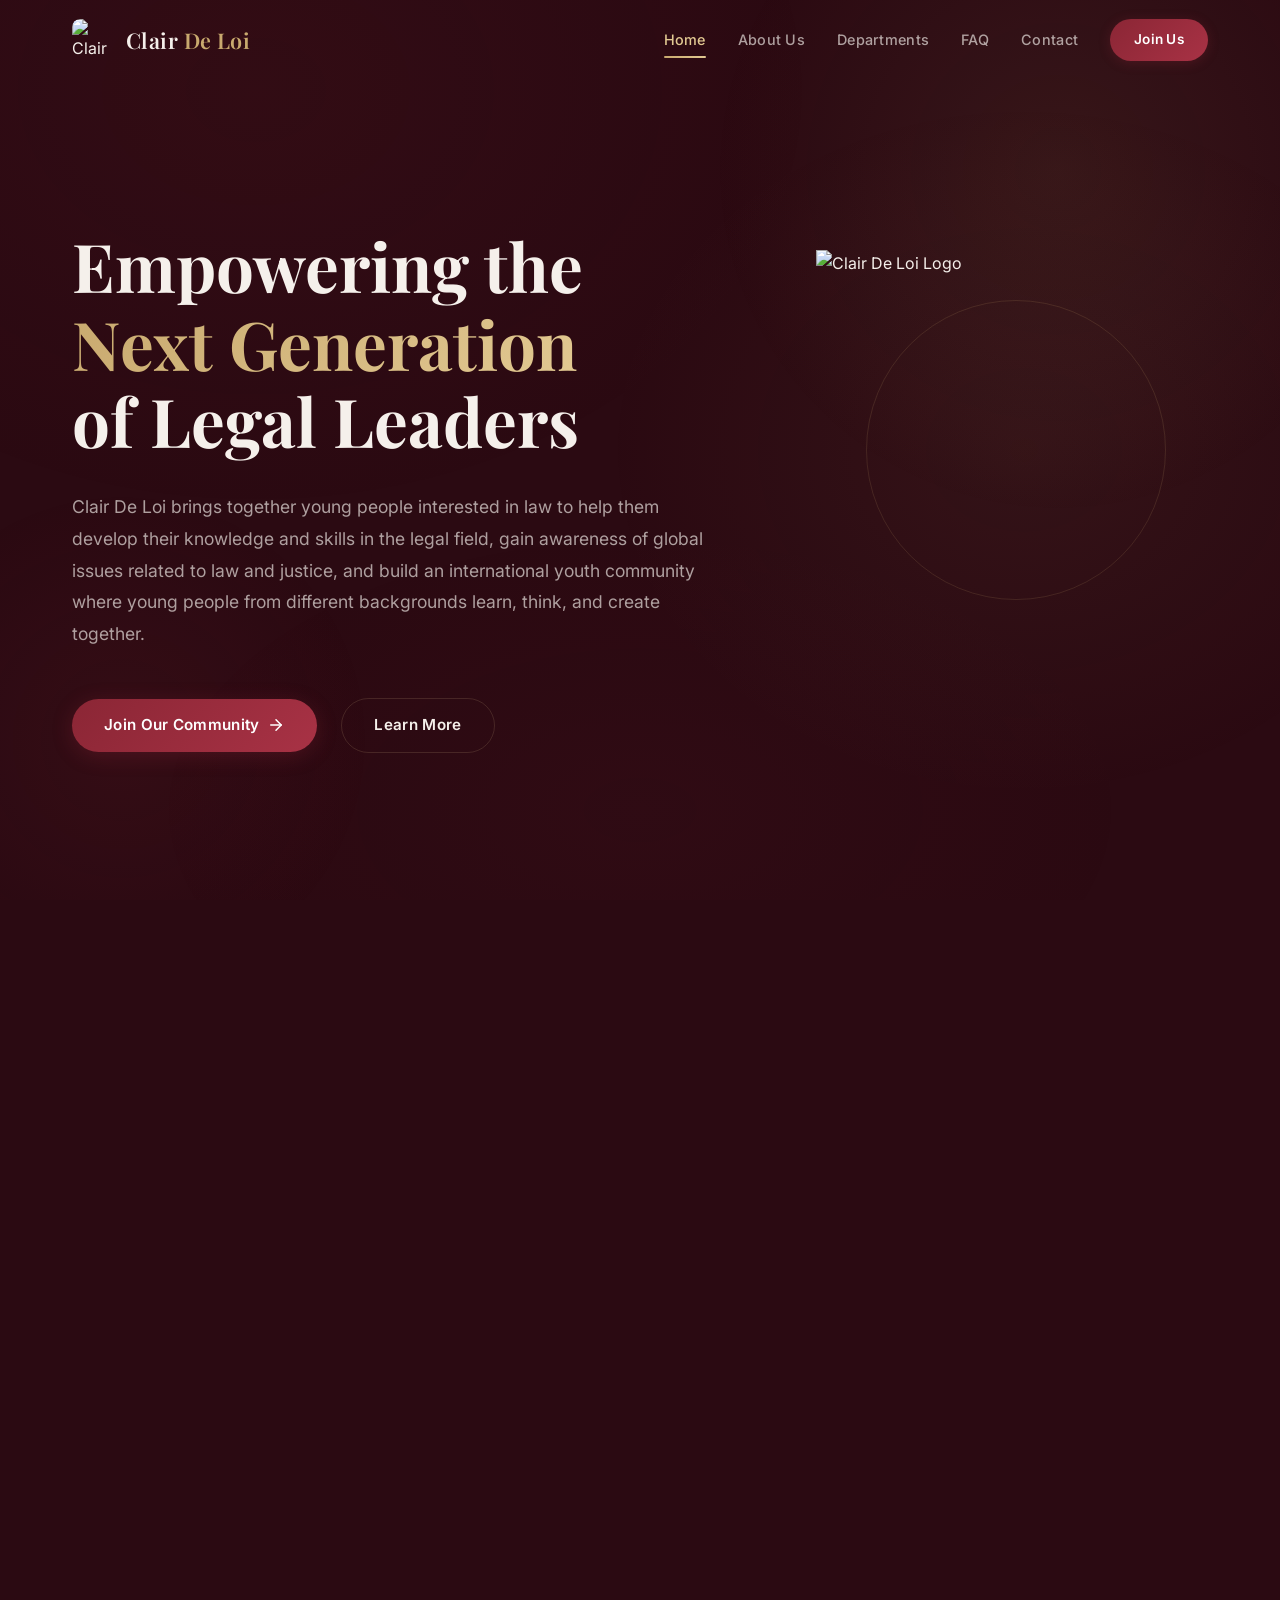
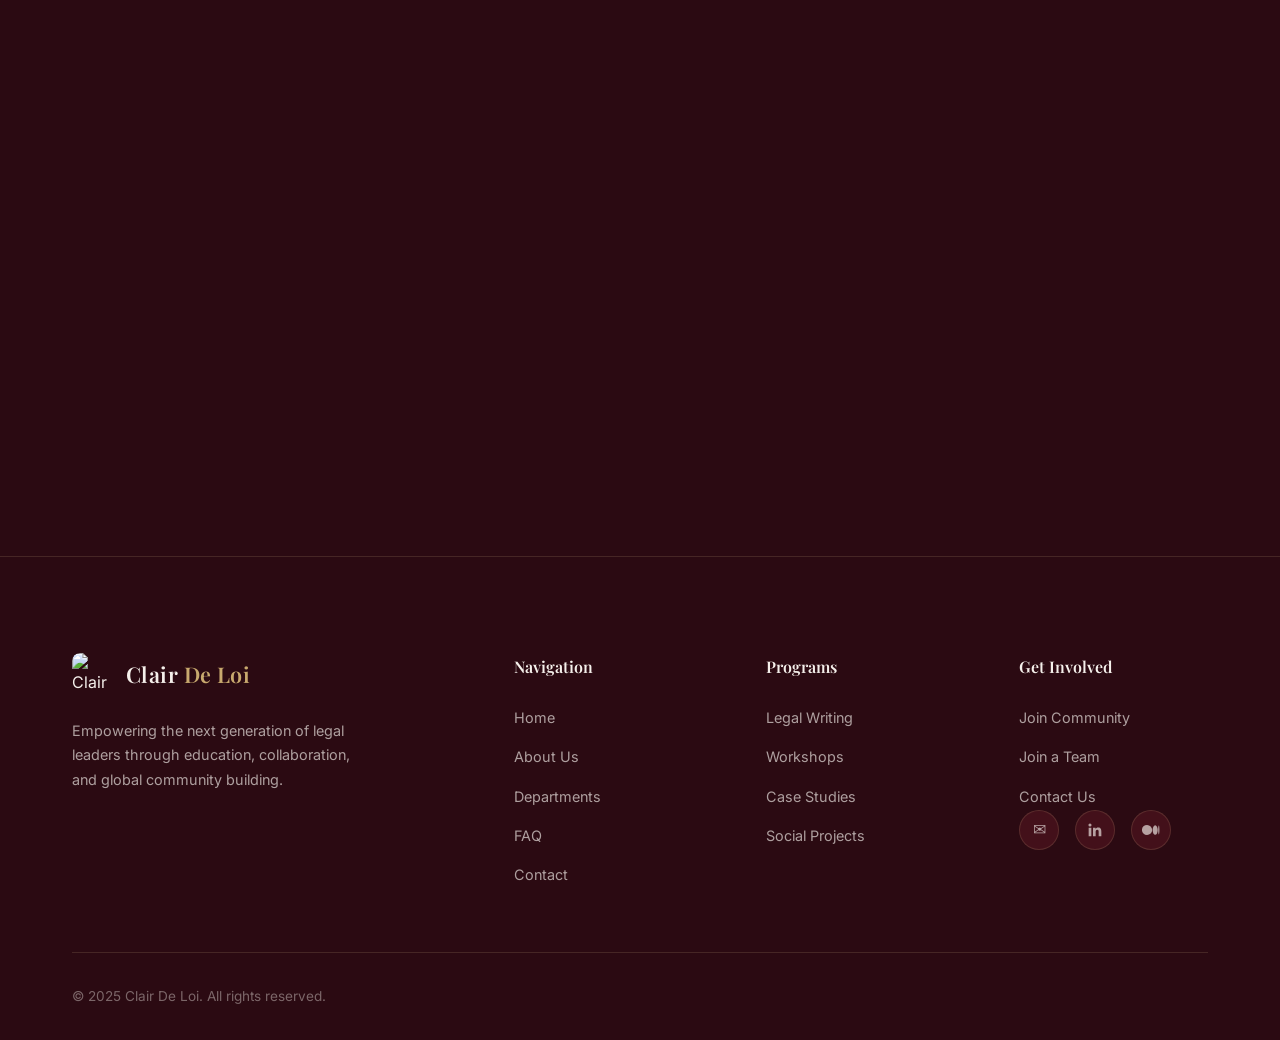
==== commit f9b43db2: "Update index.html" ====
--- a/index.html
+++ b/index.html
@@ -57,11 +57,10 @@
         </div>
       </div>
 
-      <div class="hero-float" aria-hidden="true">
-        <div class="float-circle"></div>
-        <div class="float-circle"></div>
-        <div class="float-circle"></div>
-      </div>
+     <div class="hero-float">
+  <div class="float-circle"></div>
+  <img src="images/logo.png" alt="Clair De Loi Logo" class="hero-logo">
+    </div>
     </div>
   </section>
 
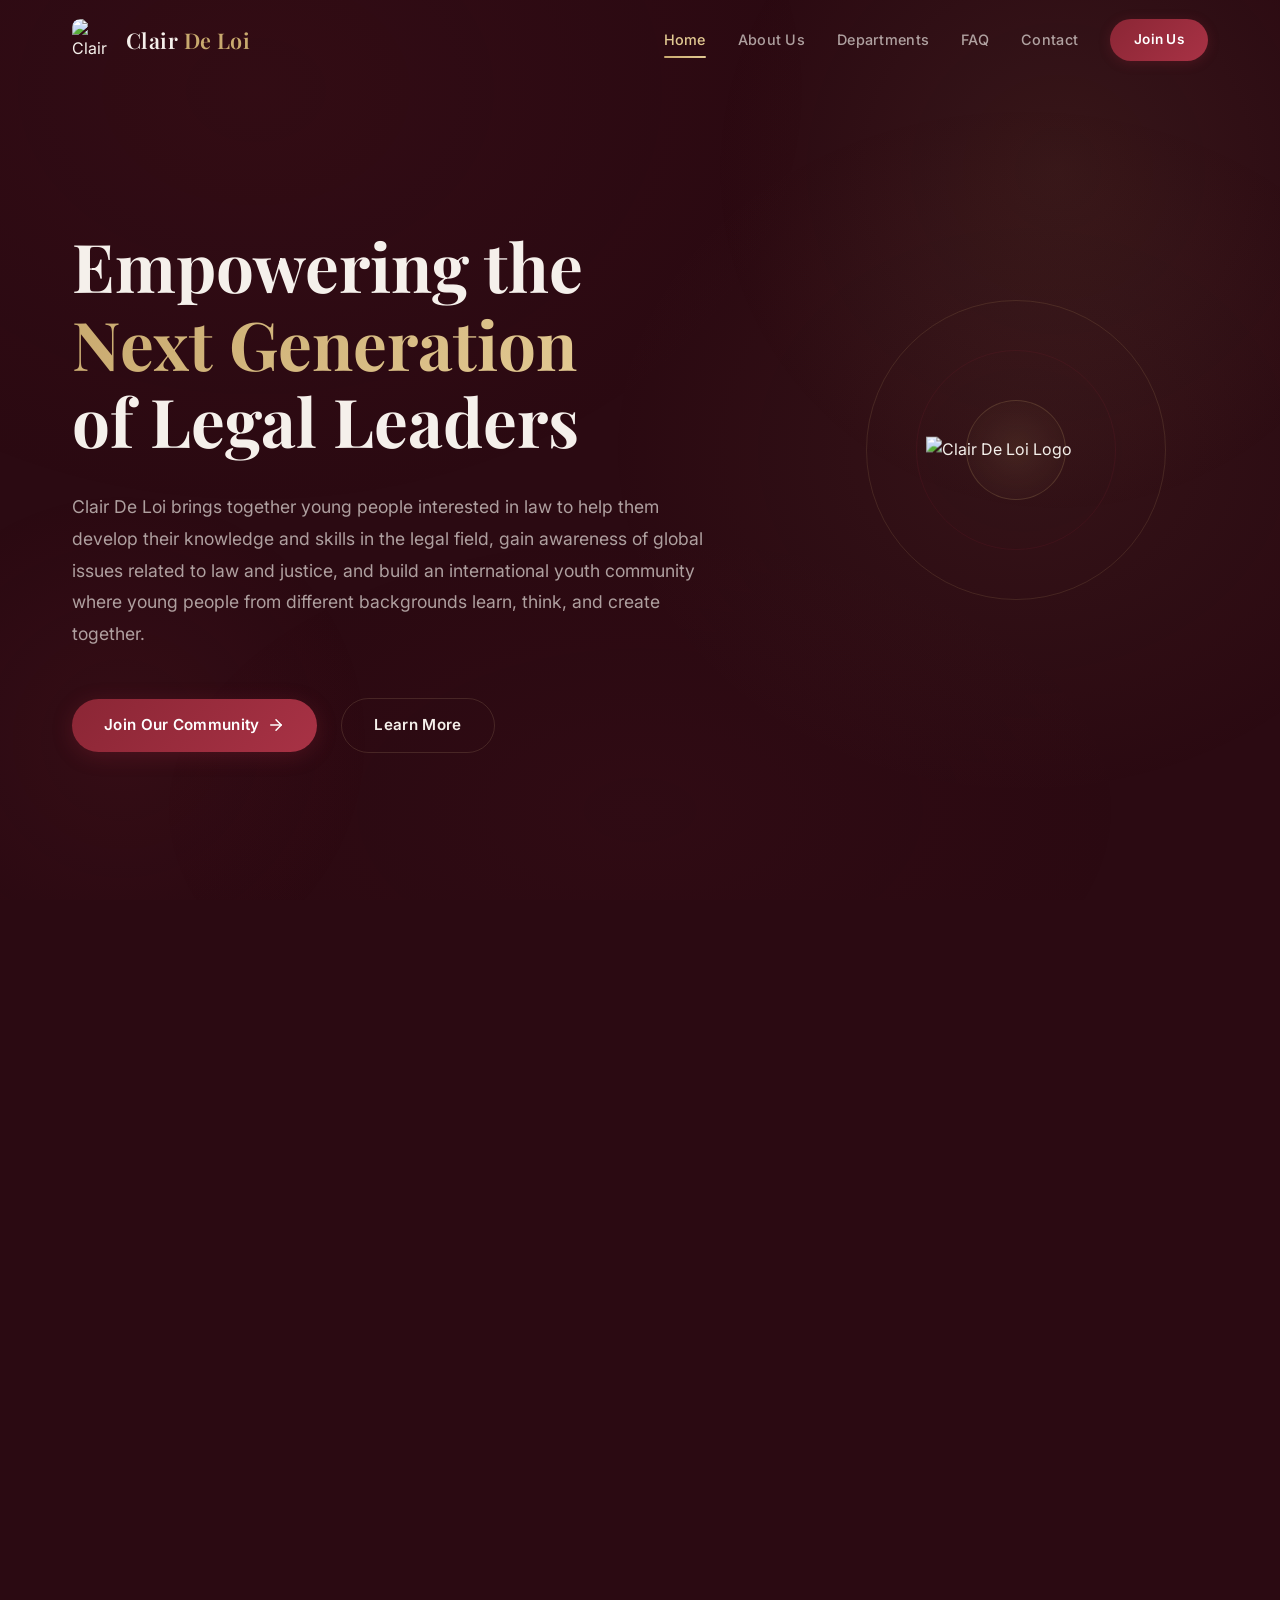
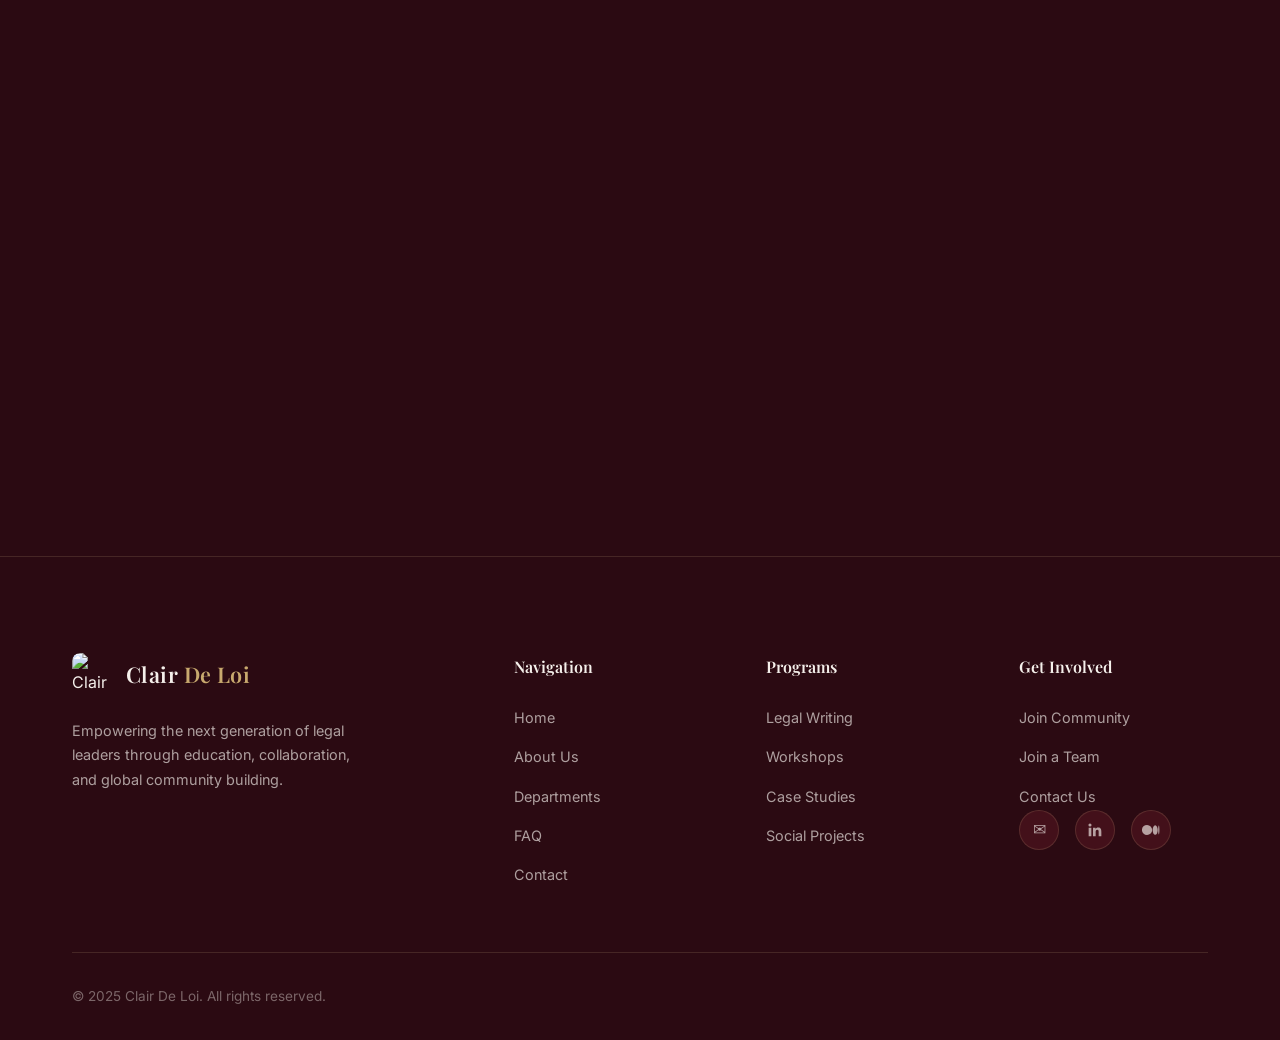
==== commit 342a0a65: "Update index.html" ====
--- a/index.html
+++ b/index.html
@@ -59,8 +59,11 @@
 
      <div class="hero-float">
   <div class="float-circle"></div>
+  <div class="float-circle"></div>
+  <div class="float-circle"></div>
+
   <img src="images/logo.png" alt="Clair De Loi Logo" class="hero-logo">
-    </div>
+</div>
     </div>
   </section>
 
--- a/css/styles.css
+++ b/css/styles.css
@@ -385,6 +385,18 @@
   width: 400px;
   height: 400px;
   z-index: 0;
+}
+
+.hero-logo {
+  position: absolute;
+  top: 50%;
+  left: 50%;
+  transform: translate(-50%, -50%);
+  width: 180px;
+  height: auto;
+  object-fit: cover;
+  border-radius: 50½;
+  z-index: 2;
 }
 
 .float-circle {
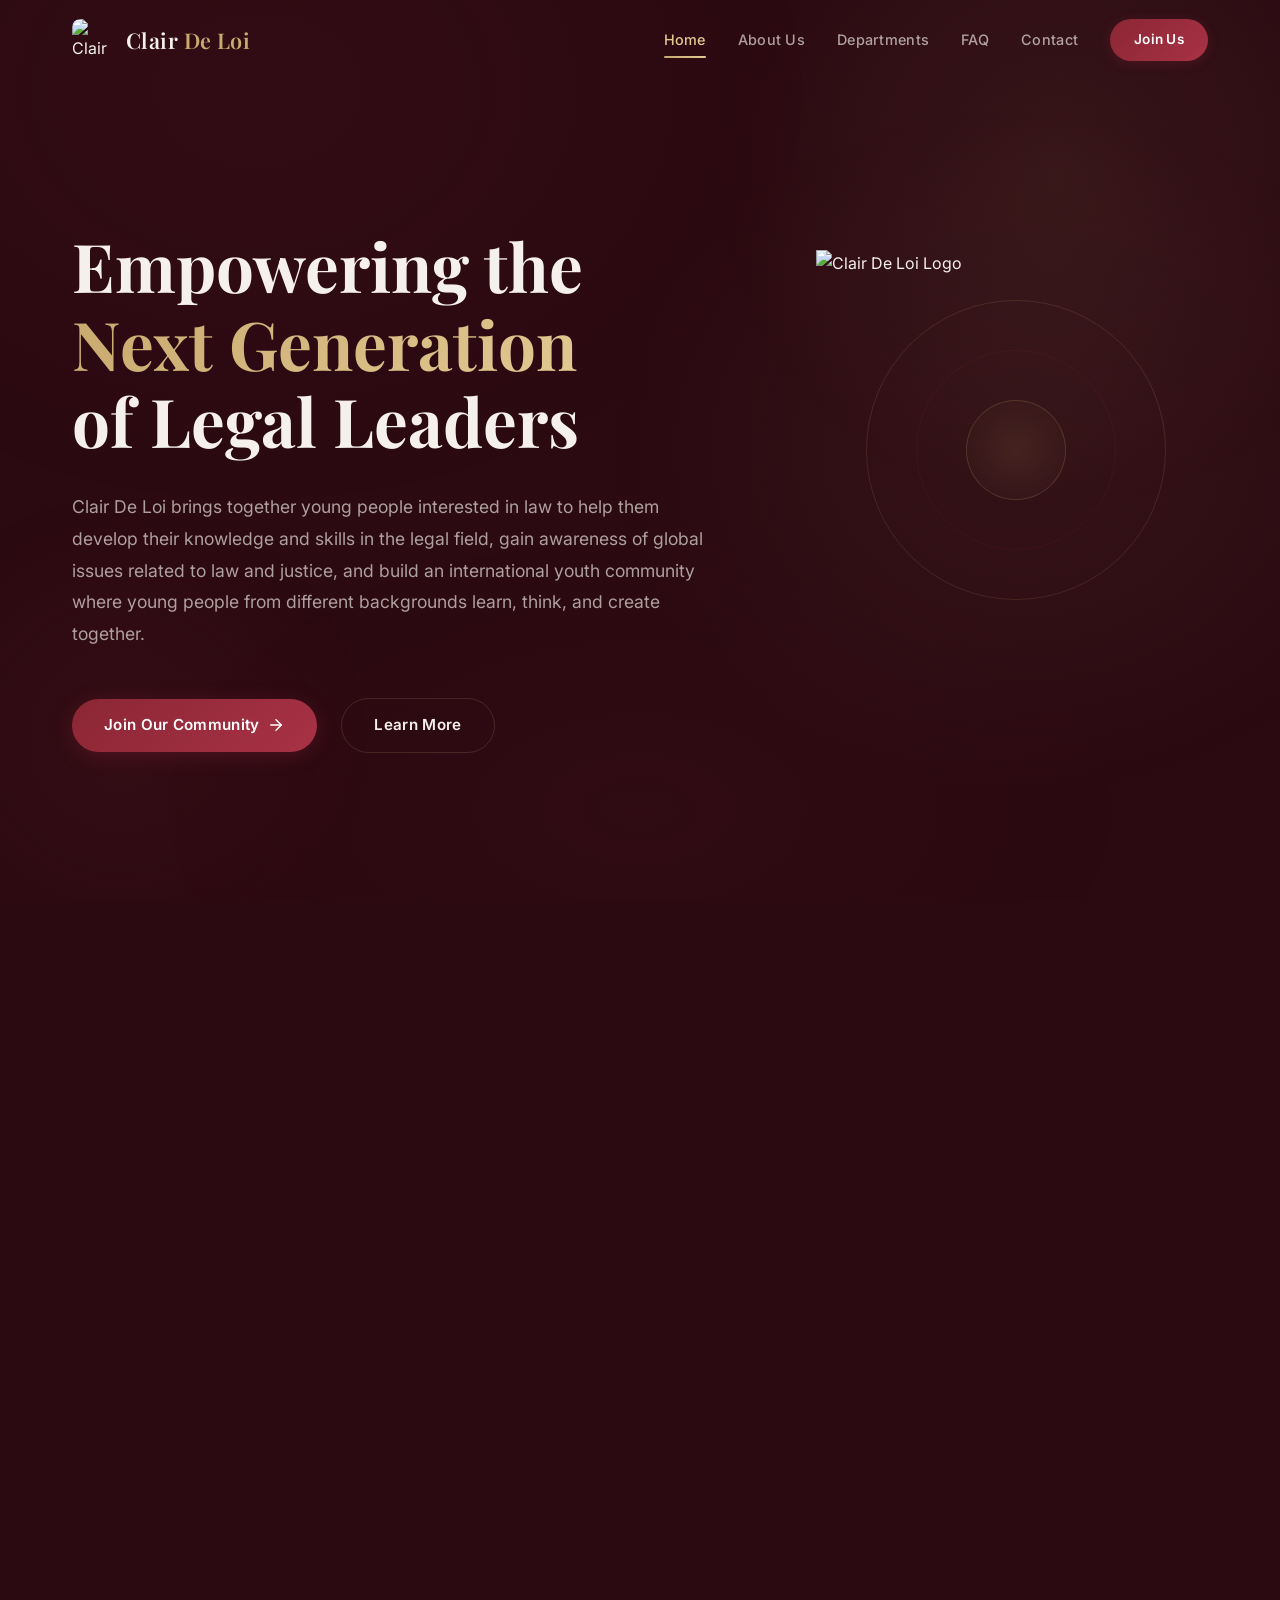
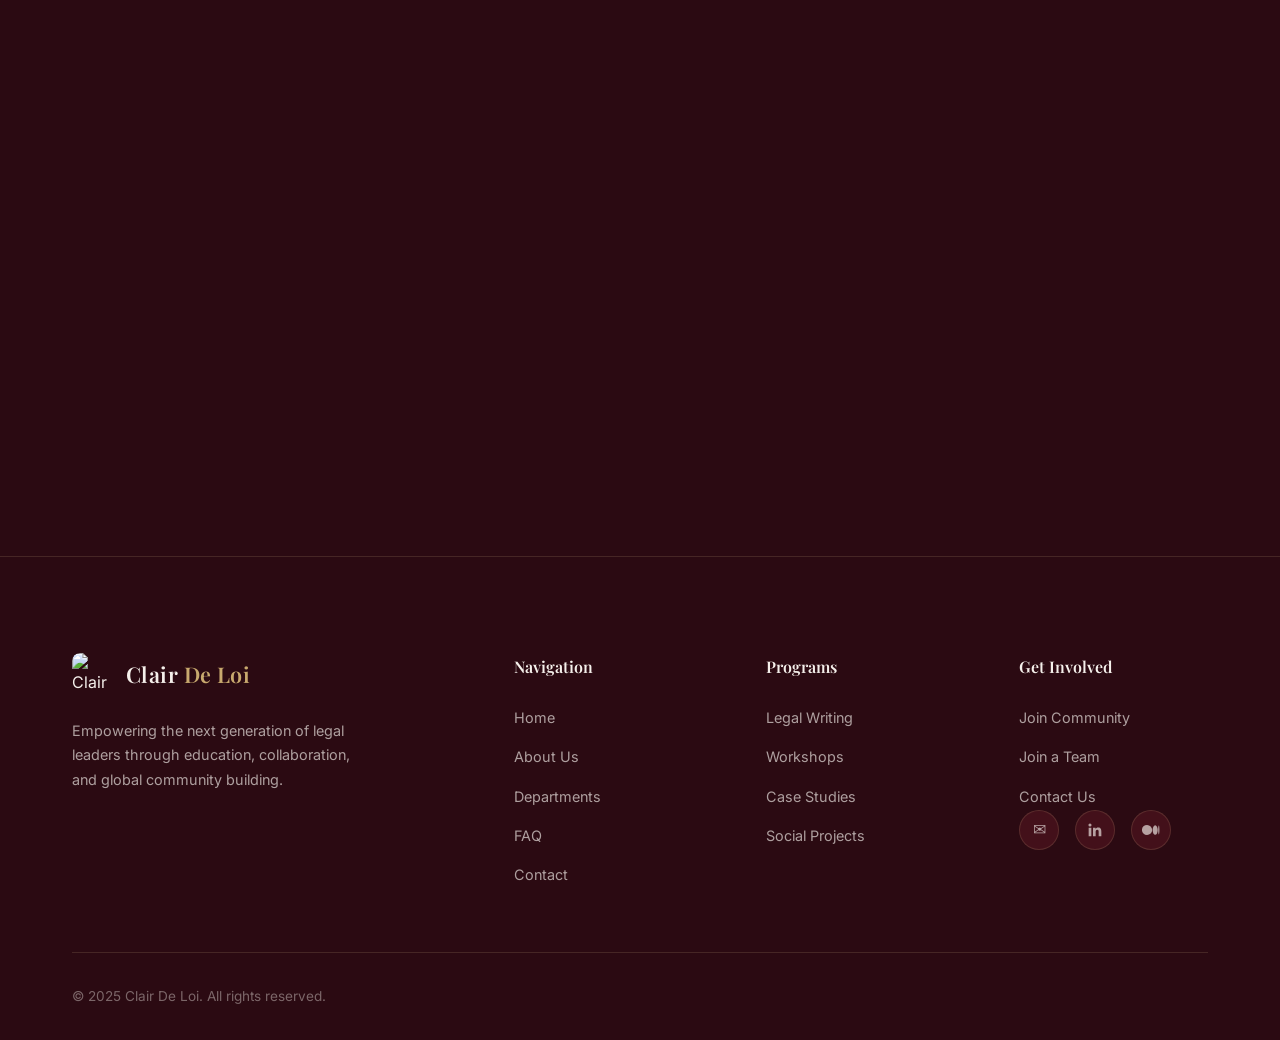
==== commit d1cd94f2: "Update index.html" ====
--- a/index.html
+++ b/index.html
@@ -62,8 +62,9 @@
   <div class="float-circle"></div>
   <div class="float-circle"></div>
 
-  <img src="images/logo.png" alt="Clair De Loi Logo" class="hero-logo">
-</div>
+  <div class="hero-logo-circle">
+    <img src="images/logo.png" alt="Clair De Loi Logo">
+      </div>
     </div>
   </section>
 
--- a/css/styles.css
+++ b/css/styles.css
@@ -392,11 +392,12 @@
   top: 50%;
   left: 50%;
   transform: translate(-50%, -50%);
-  width: 180px;
-  height: auto;
+  width: 240px;
+  height: 240px;
   object-fit: cover;
   border-radius: 50½;
-  z-index: 2;
+  overflow: hidden;
+  z-index: 10;
 }
 
 .float-circle {
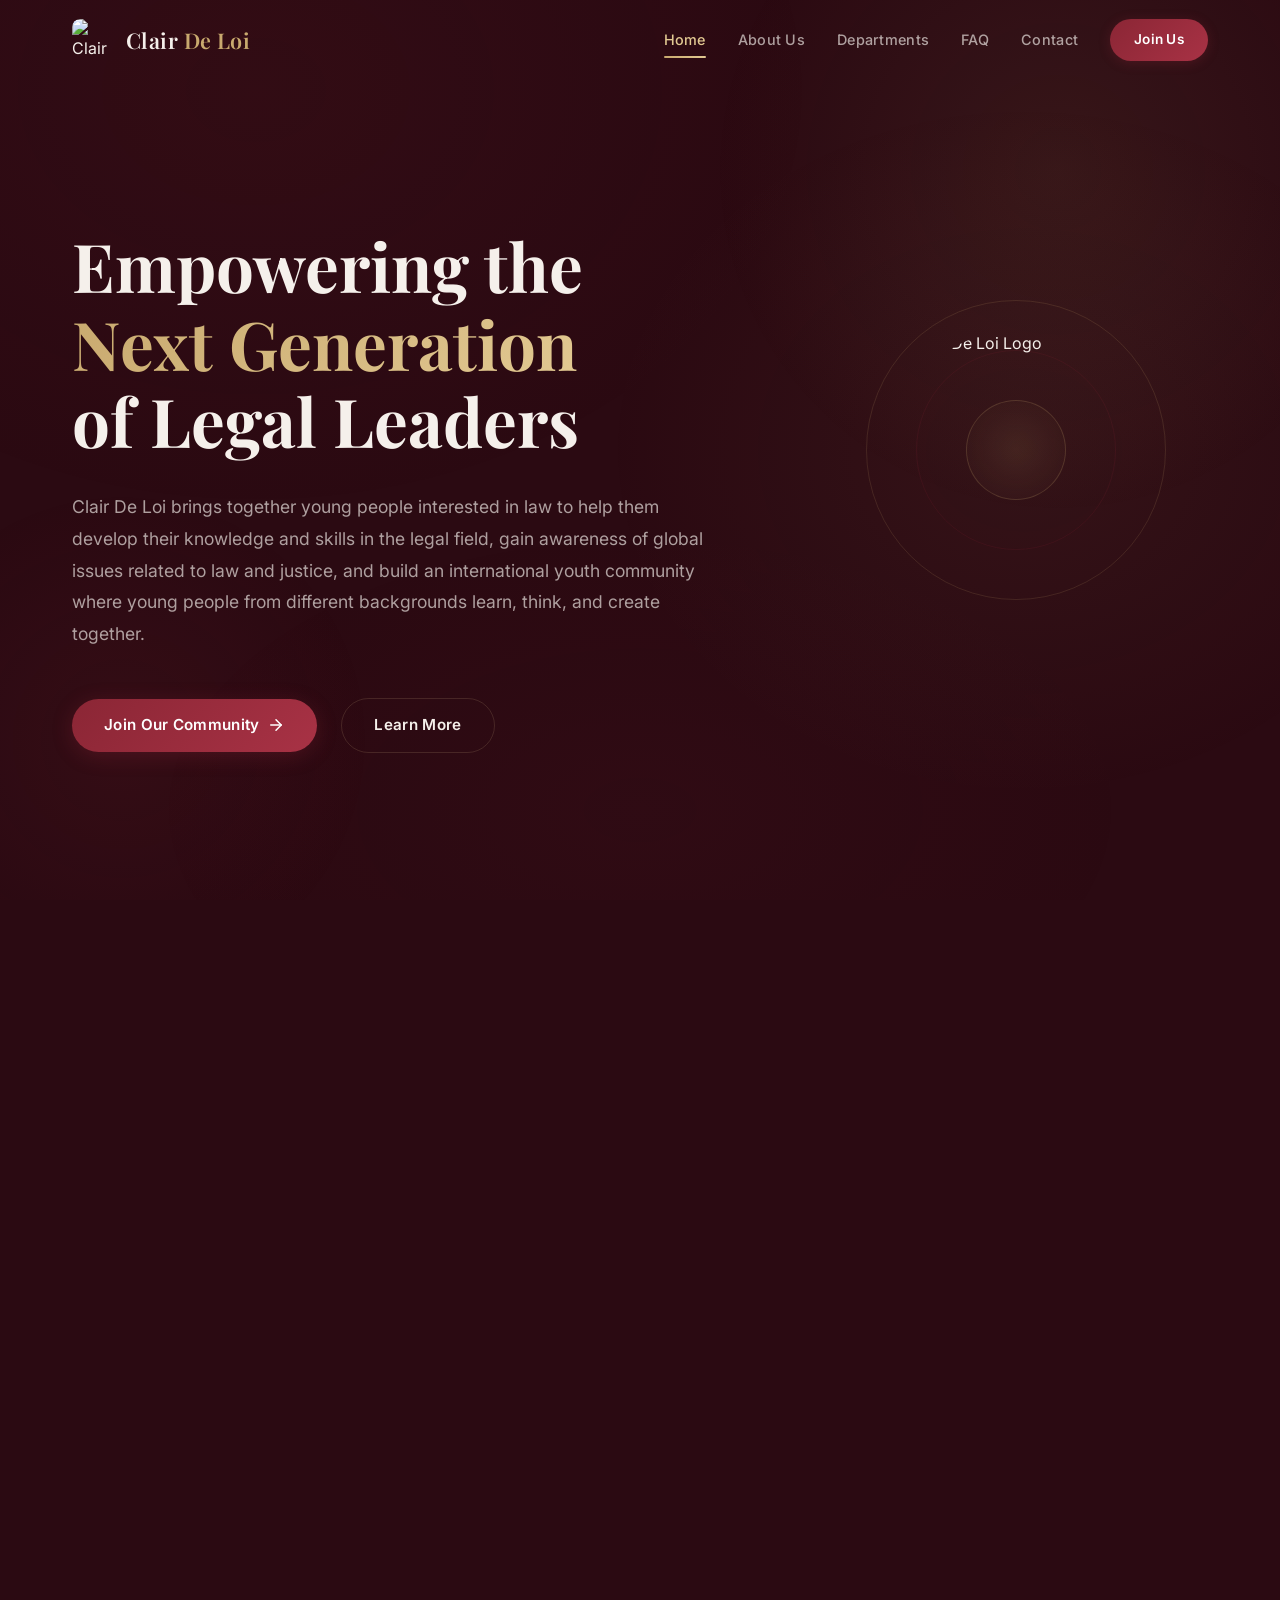
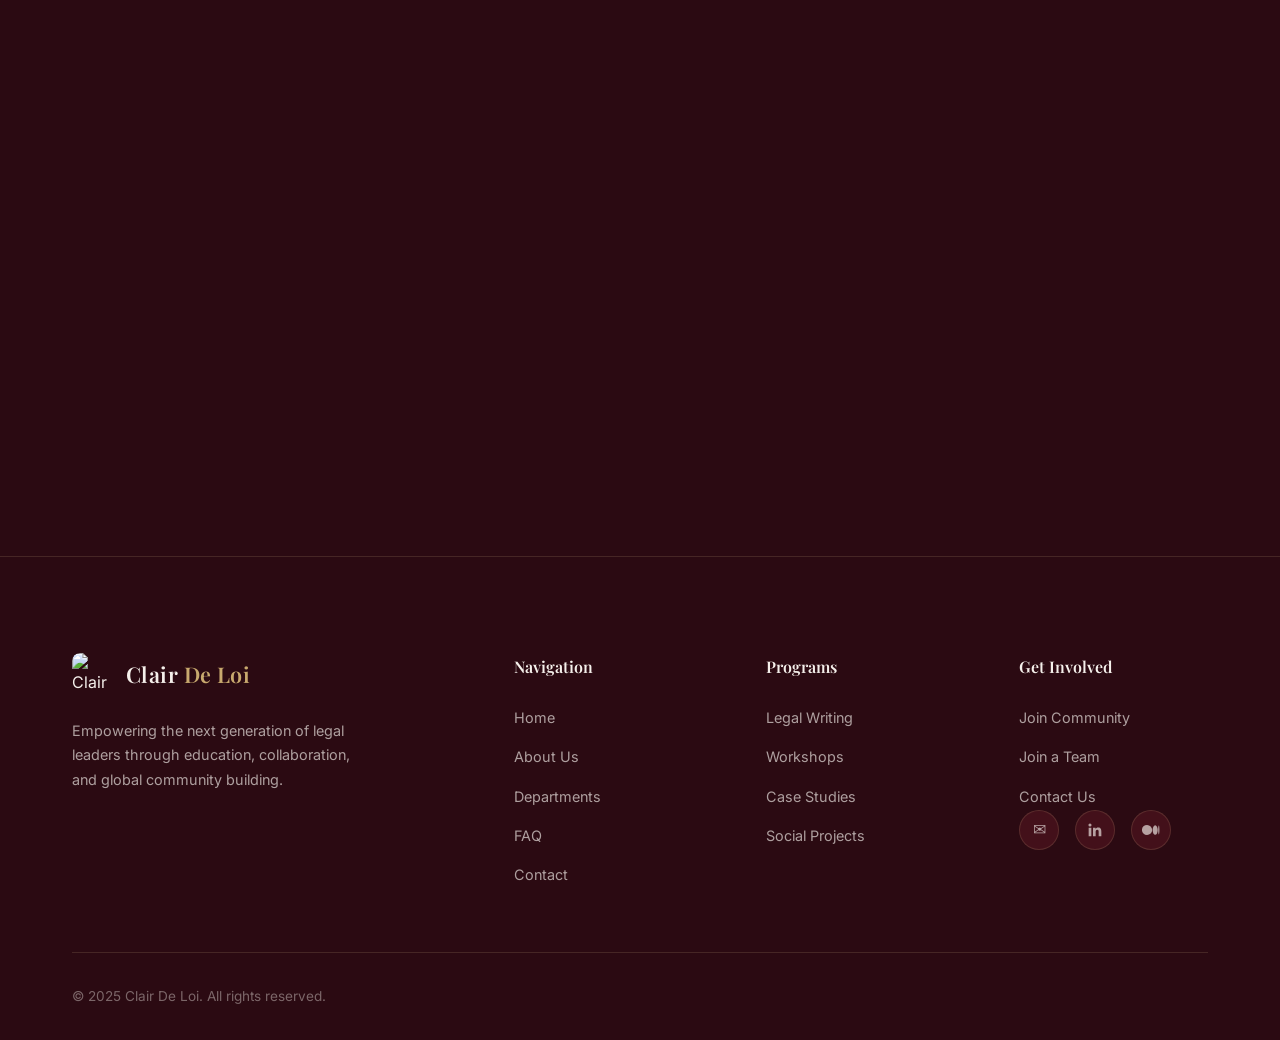
==== commit 1d577ccb: "Update index.html" ====
--- a/index.html
+++ b/index.html
@@ -61,9 +61,8 @@
   <div class="float-circle"></div>
   <div class="float-circle"></div>
   <div class="float-circle"></div>
-
-  <div class="hero-logo-circle">
-    <img src="images/logo.png" alt="Clair De Loi Logo">
+   
+       <img src="images/logo.png" alt="Clair De Loi Logo" class="hero-logo">
       </div>
     </div>
   </section>
--- a/css/styles.css
+++ b/css/styles.css
@@ -395,7 +395,7 @@
   width: 240px;
   height: 240px;
   object-fit: cover;
-  border-radius: 50½;
+  border-radius: 50%;
   overflow: hidden;
   z-index: 10;
 }
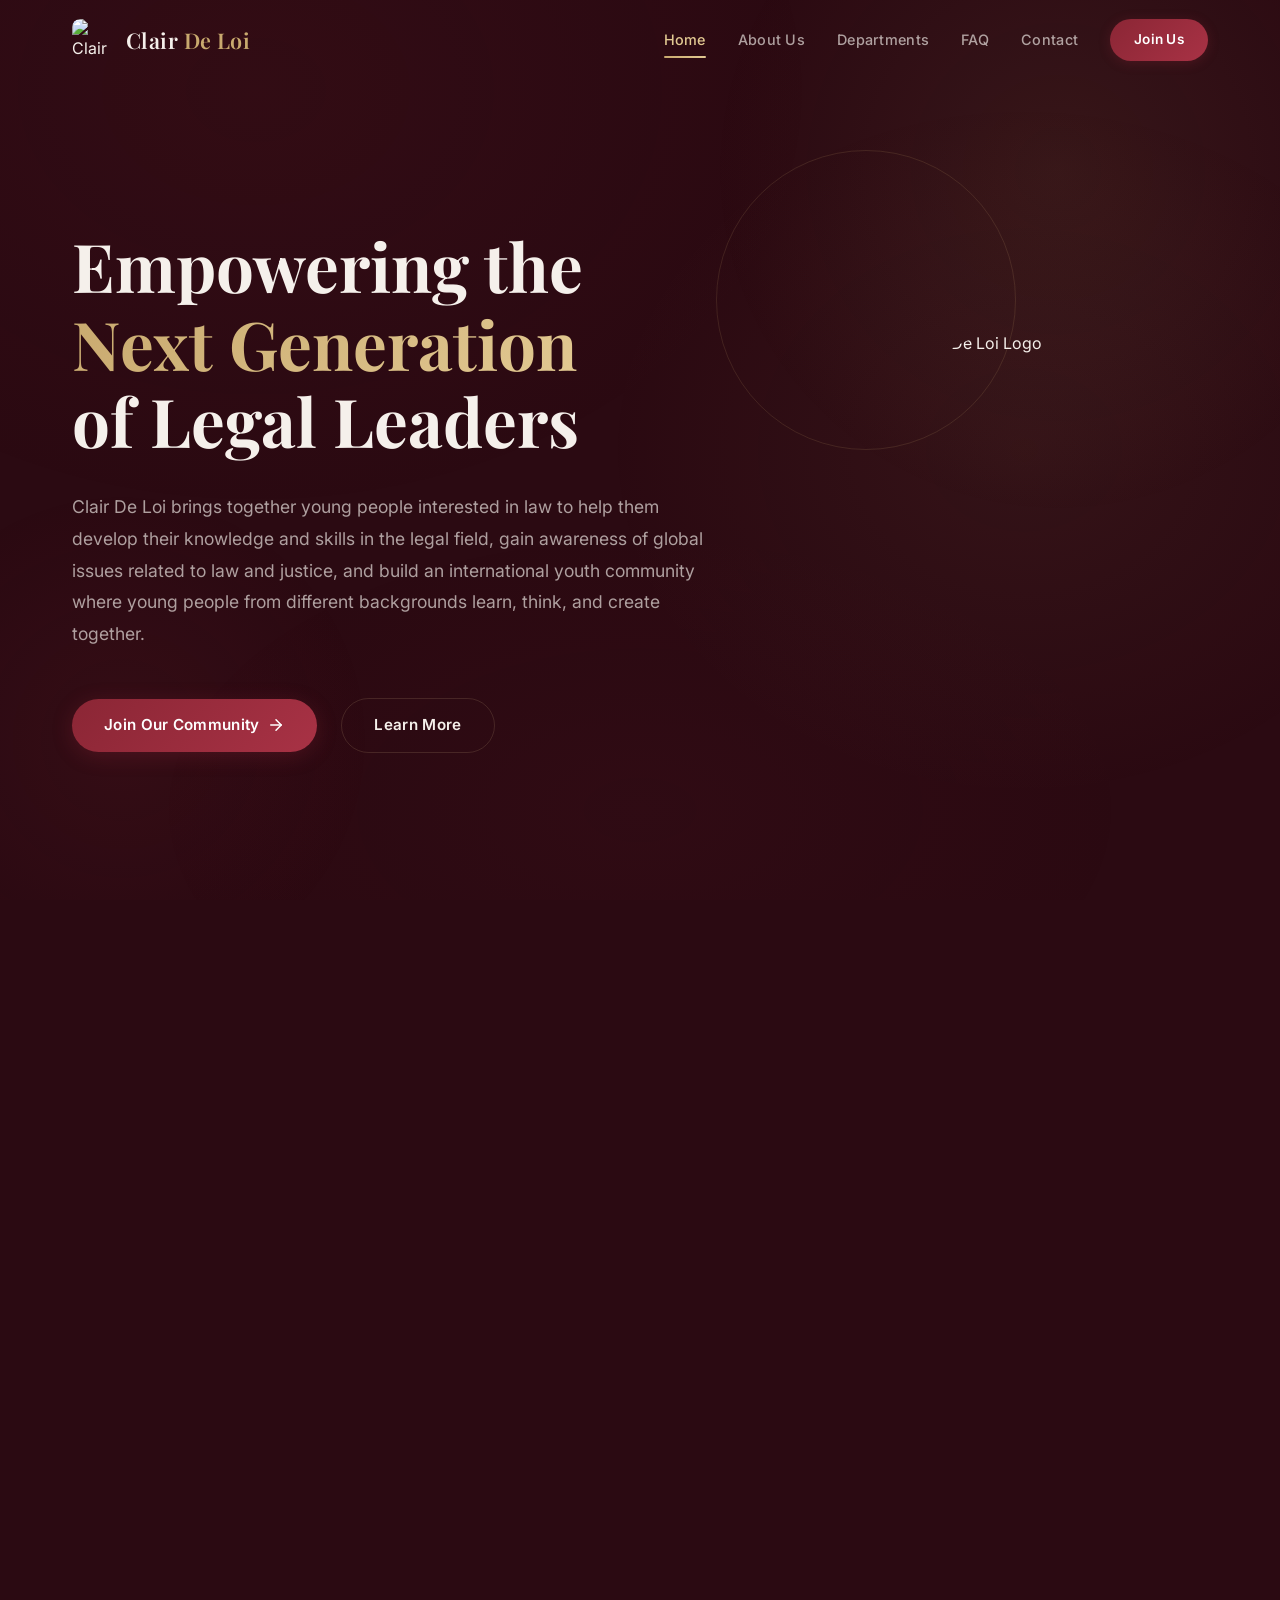
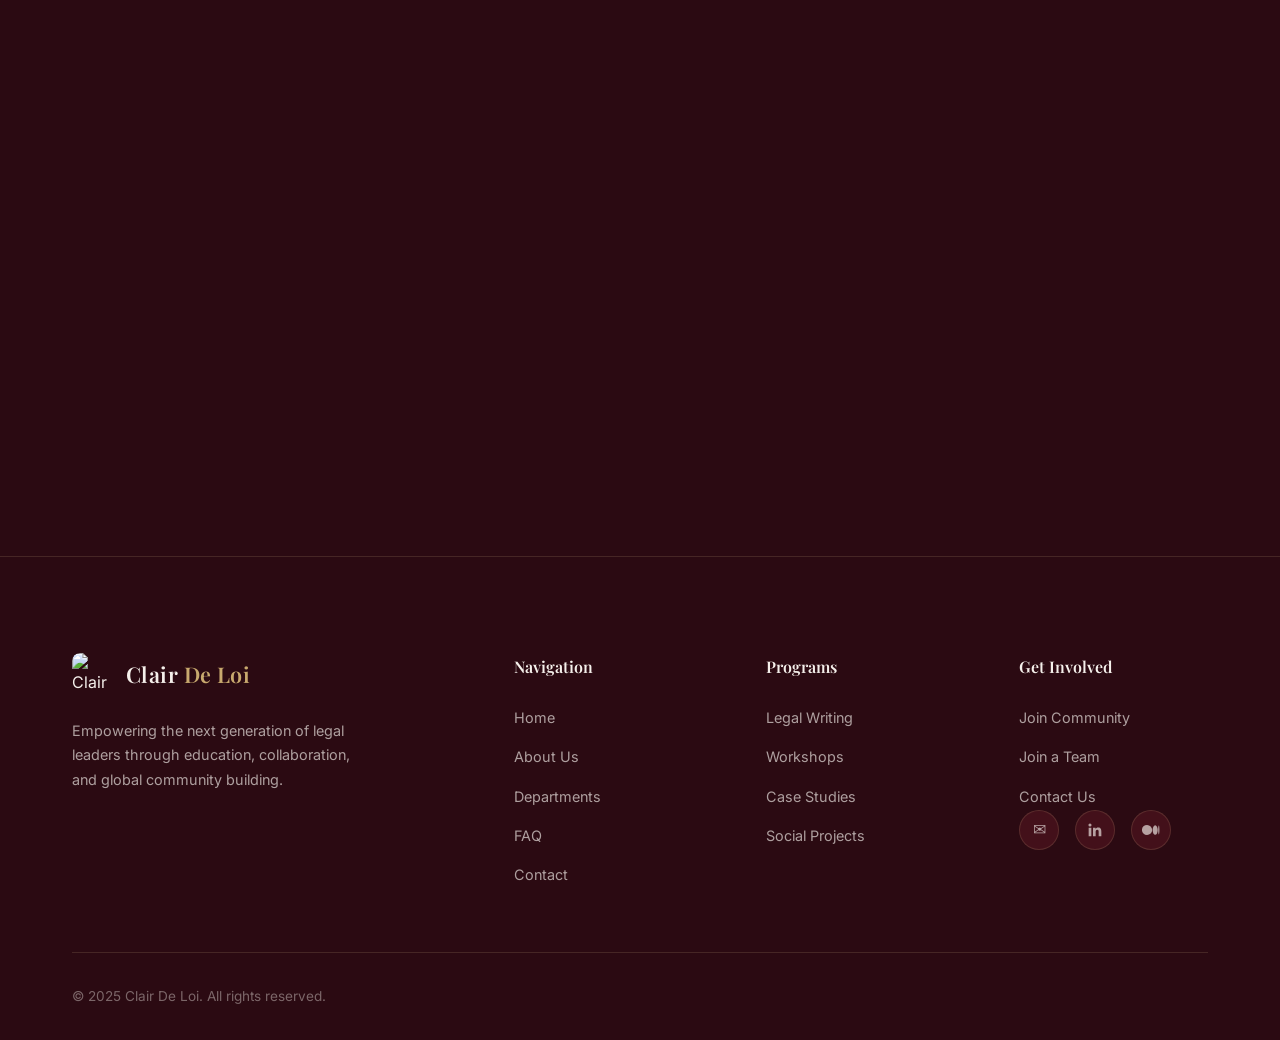
==== commit 1e37c0e4: "Update index.html" ====
--- a/index.html
+++ b/index.html
@@ -59,9 +59,6 @@
 
      <div class="hero-float">
   <div class="float-circle"></div>
-  <div class="float-circle"></div>
-  <div class="float-circle"></div>
-   
        <img src="images/logo.png" alt="Clair De Loi Logo" class="hero-logo">
       </div>
     </div>
--- a/css/styles.css
+++ b/css/styles.css
@@ -395,16 +395,23 @@
   width: 240px;
   height: 240px;
   object-fit: cover;
-  border-radius: 50%;
-  overflow: hidden;
+  border-radius: 50%; !important;
+  clip-path: circle (50% at 50% 50%);
   z-index: 10;
+  display: block;
 }
 
 .float-circle {
   position: absolute;
+  top: 50%;
+  left: 50%;
+  transform: translate(-50%, -50%);
+  width: 320px;
+  height: 320px;
   border-radius: 50%;
   border: 1px solid var(--clr-border);
   animation: float 6s ease-in-out infinite;
+  z-index: 1;
 }
 
 .float-circle:nth-child(1) {
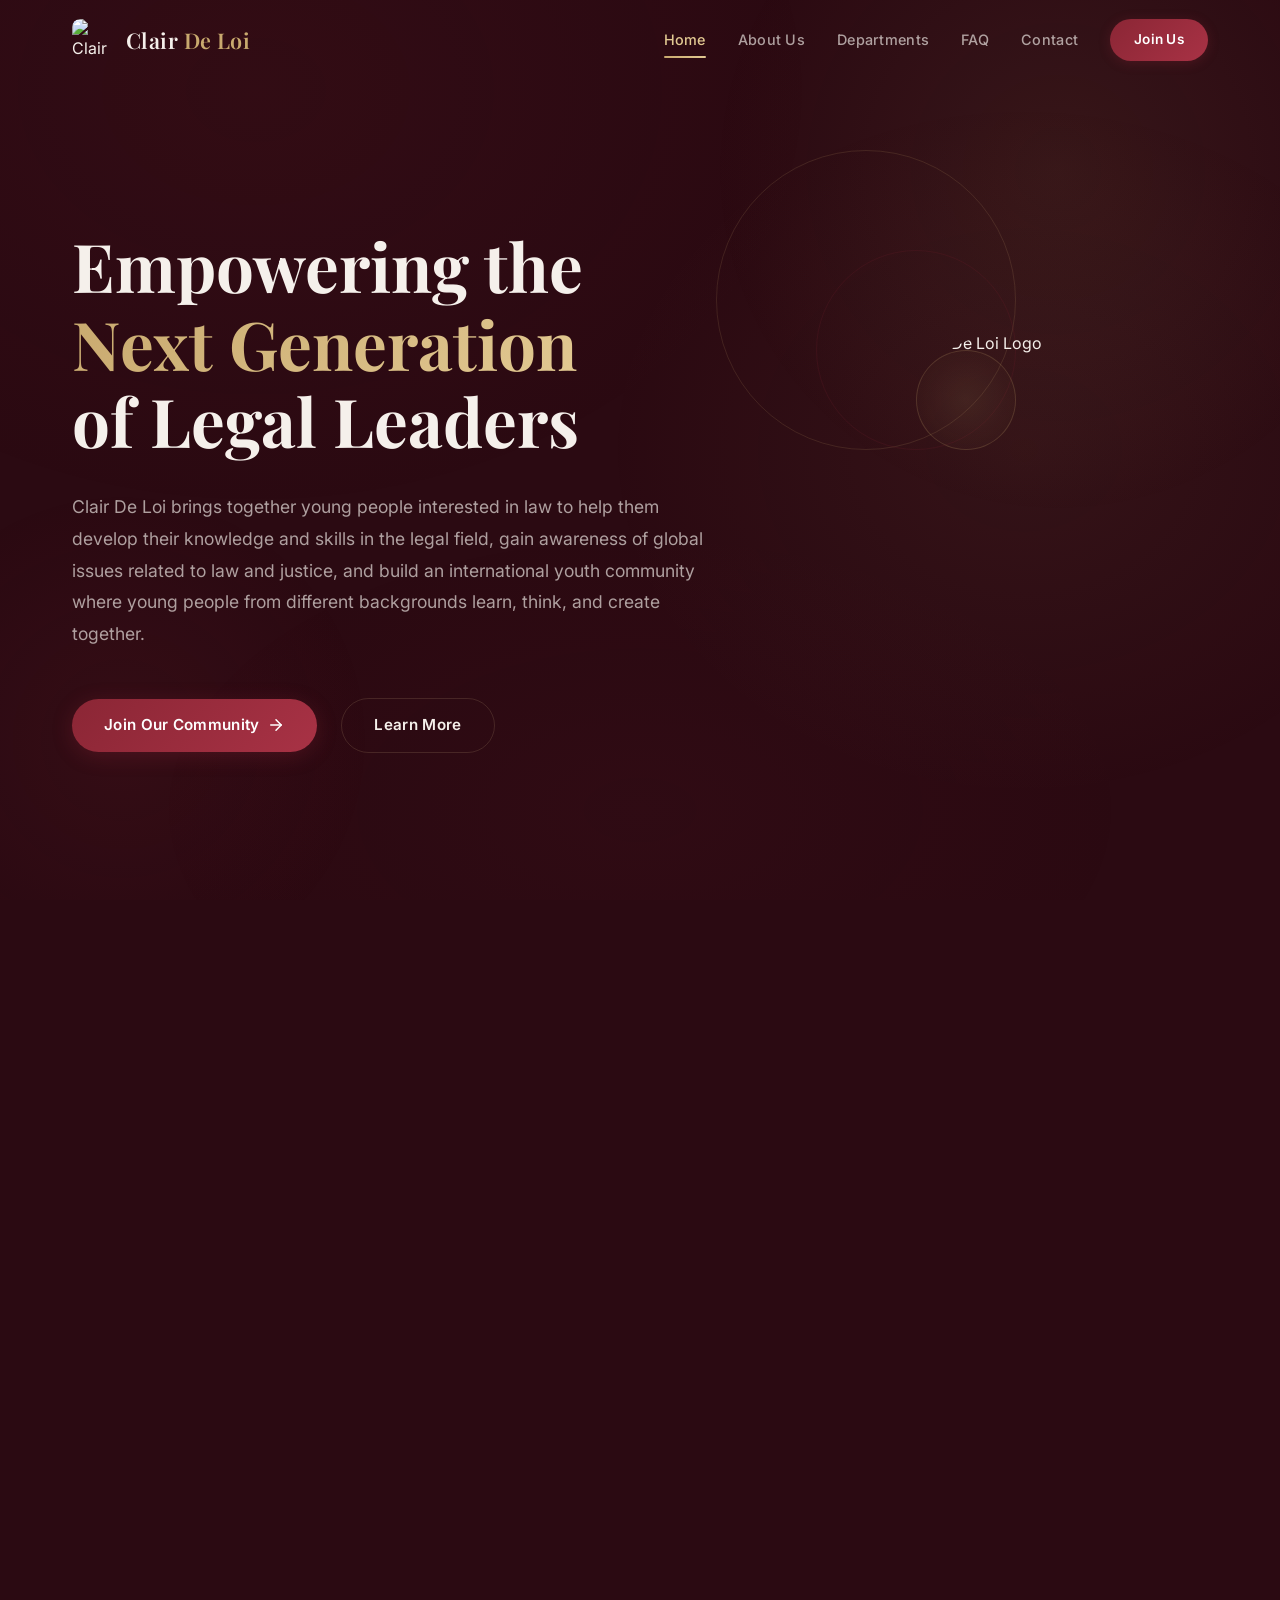
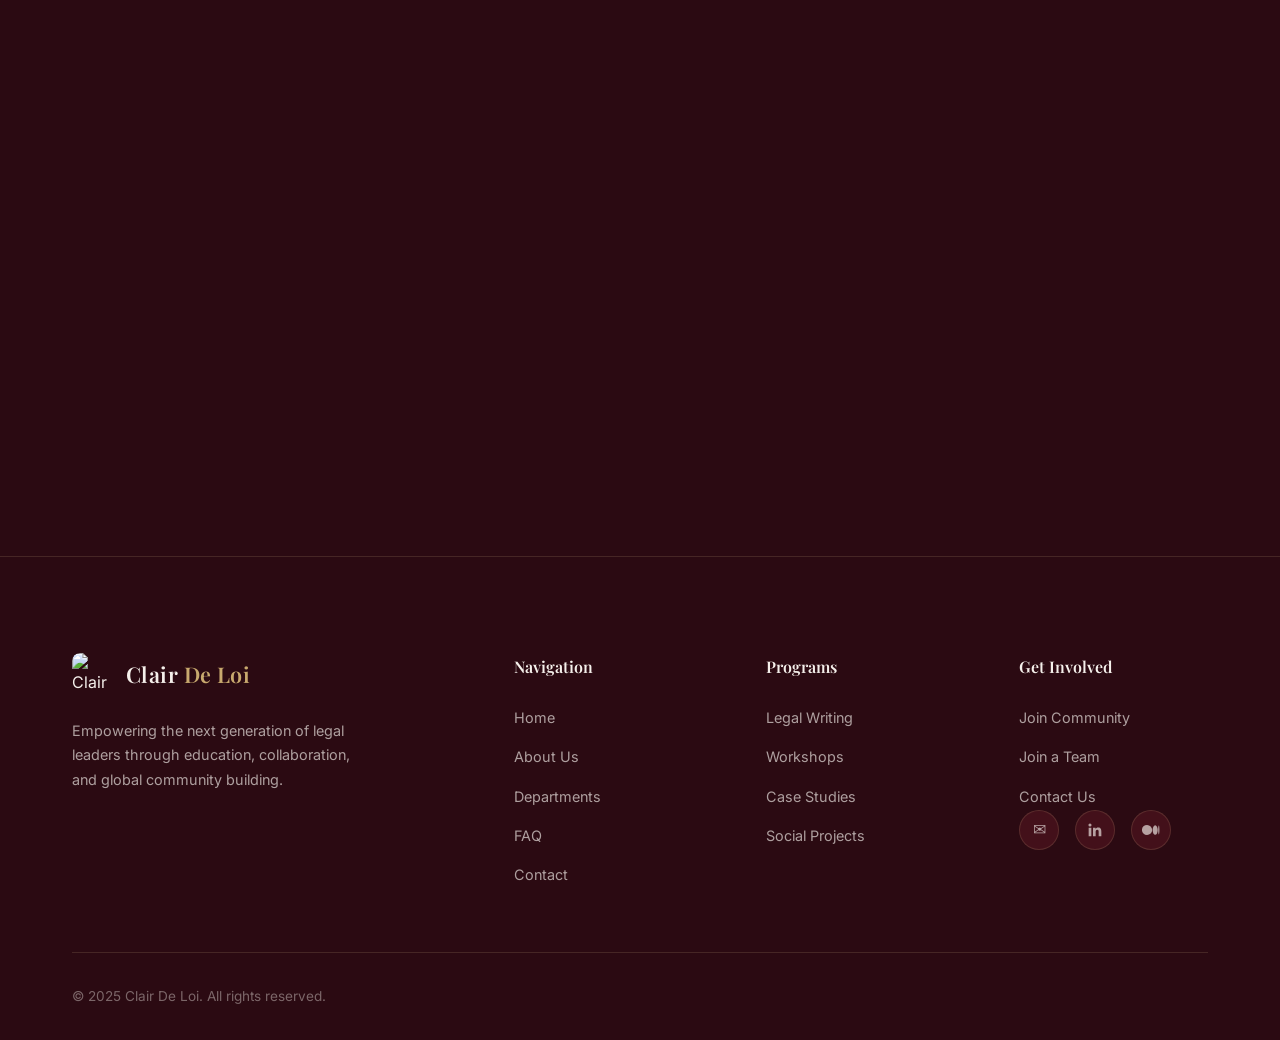
==== commit 7bb2fbd9: "Update index.html" ====
--- a/index.html
+++ b/index.html
@@ -58,6 +58,8 @@
       </div>
 
      <div class="hero-float">
+  <div class="float-circle"></div>
+  <div class="float-circle"></div>
   <div class="float-circle"></div>
        <img src="images/logo.png" alt="Clair De Loi Logo" class="hero-logo">
       </div>
